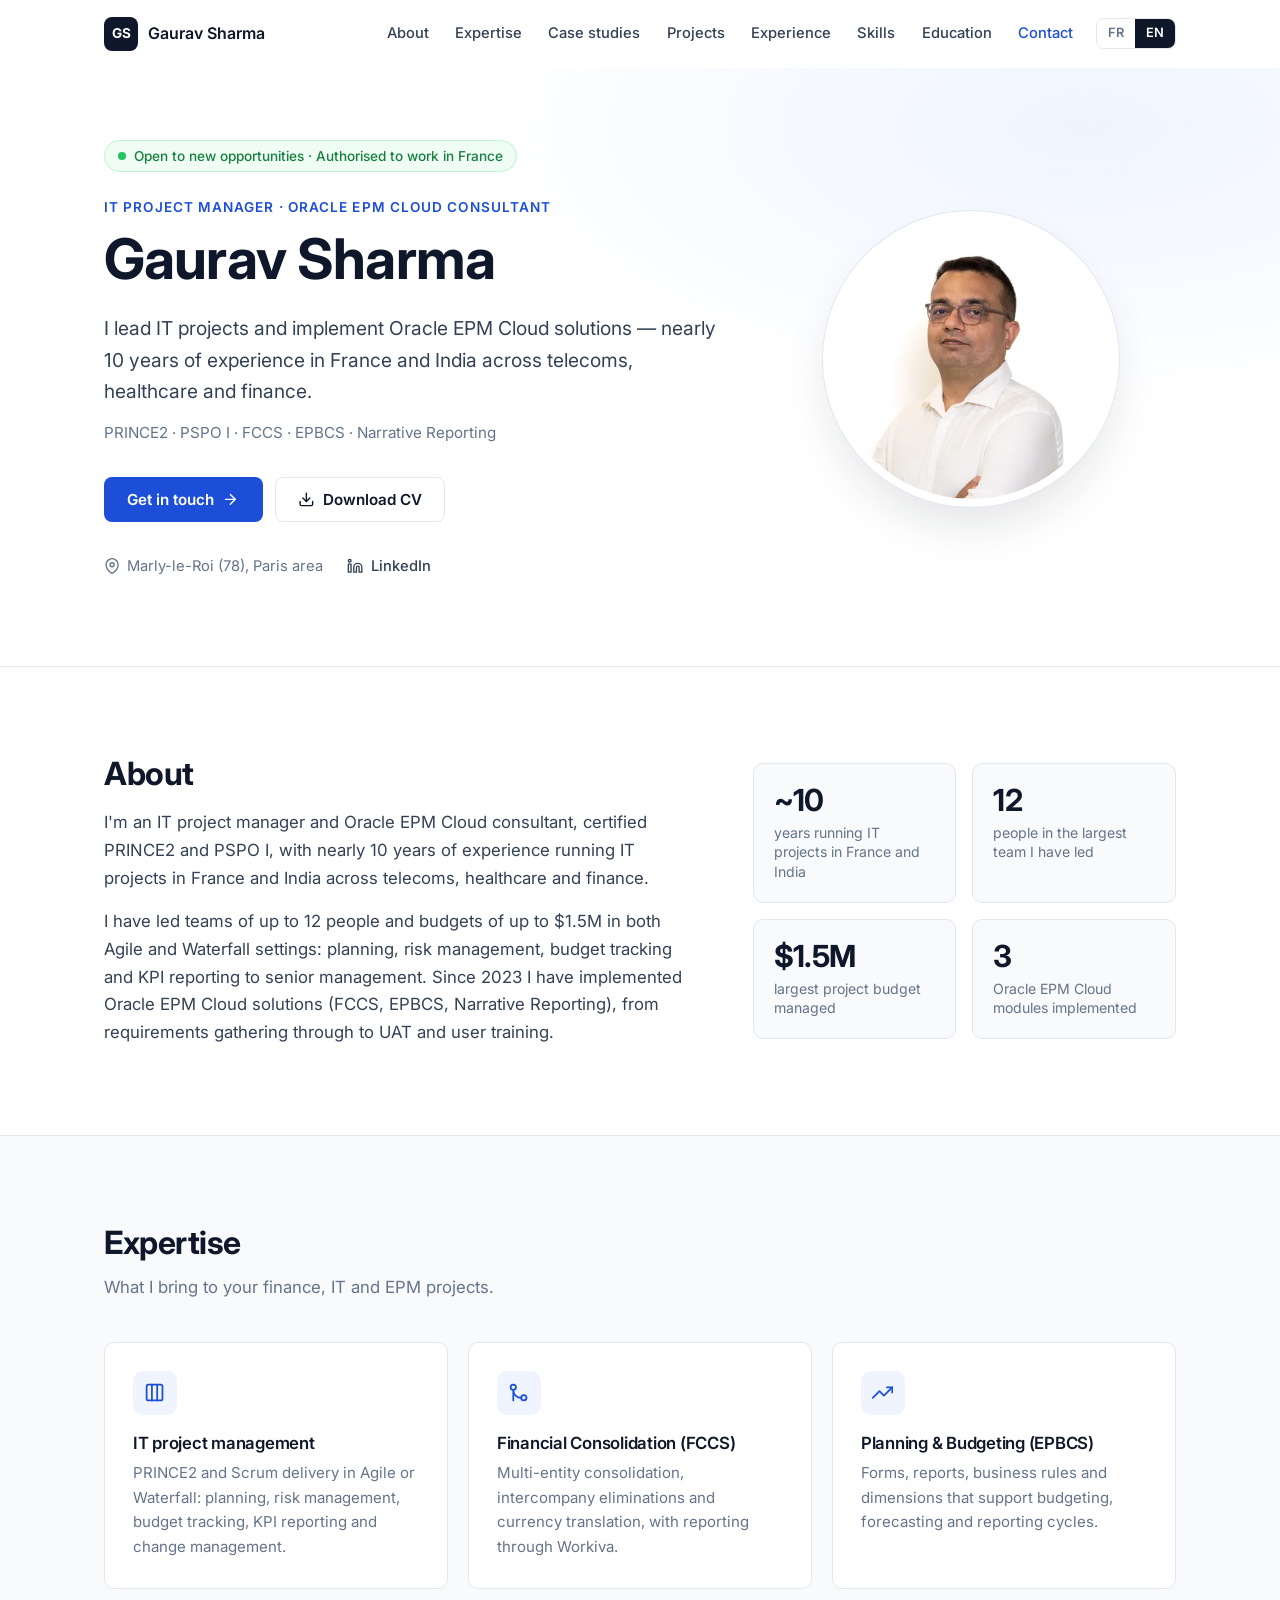
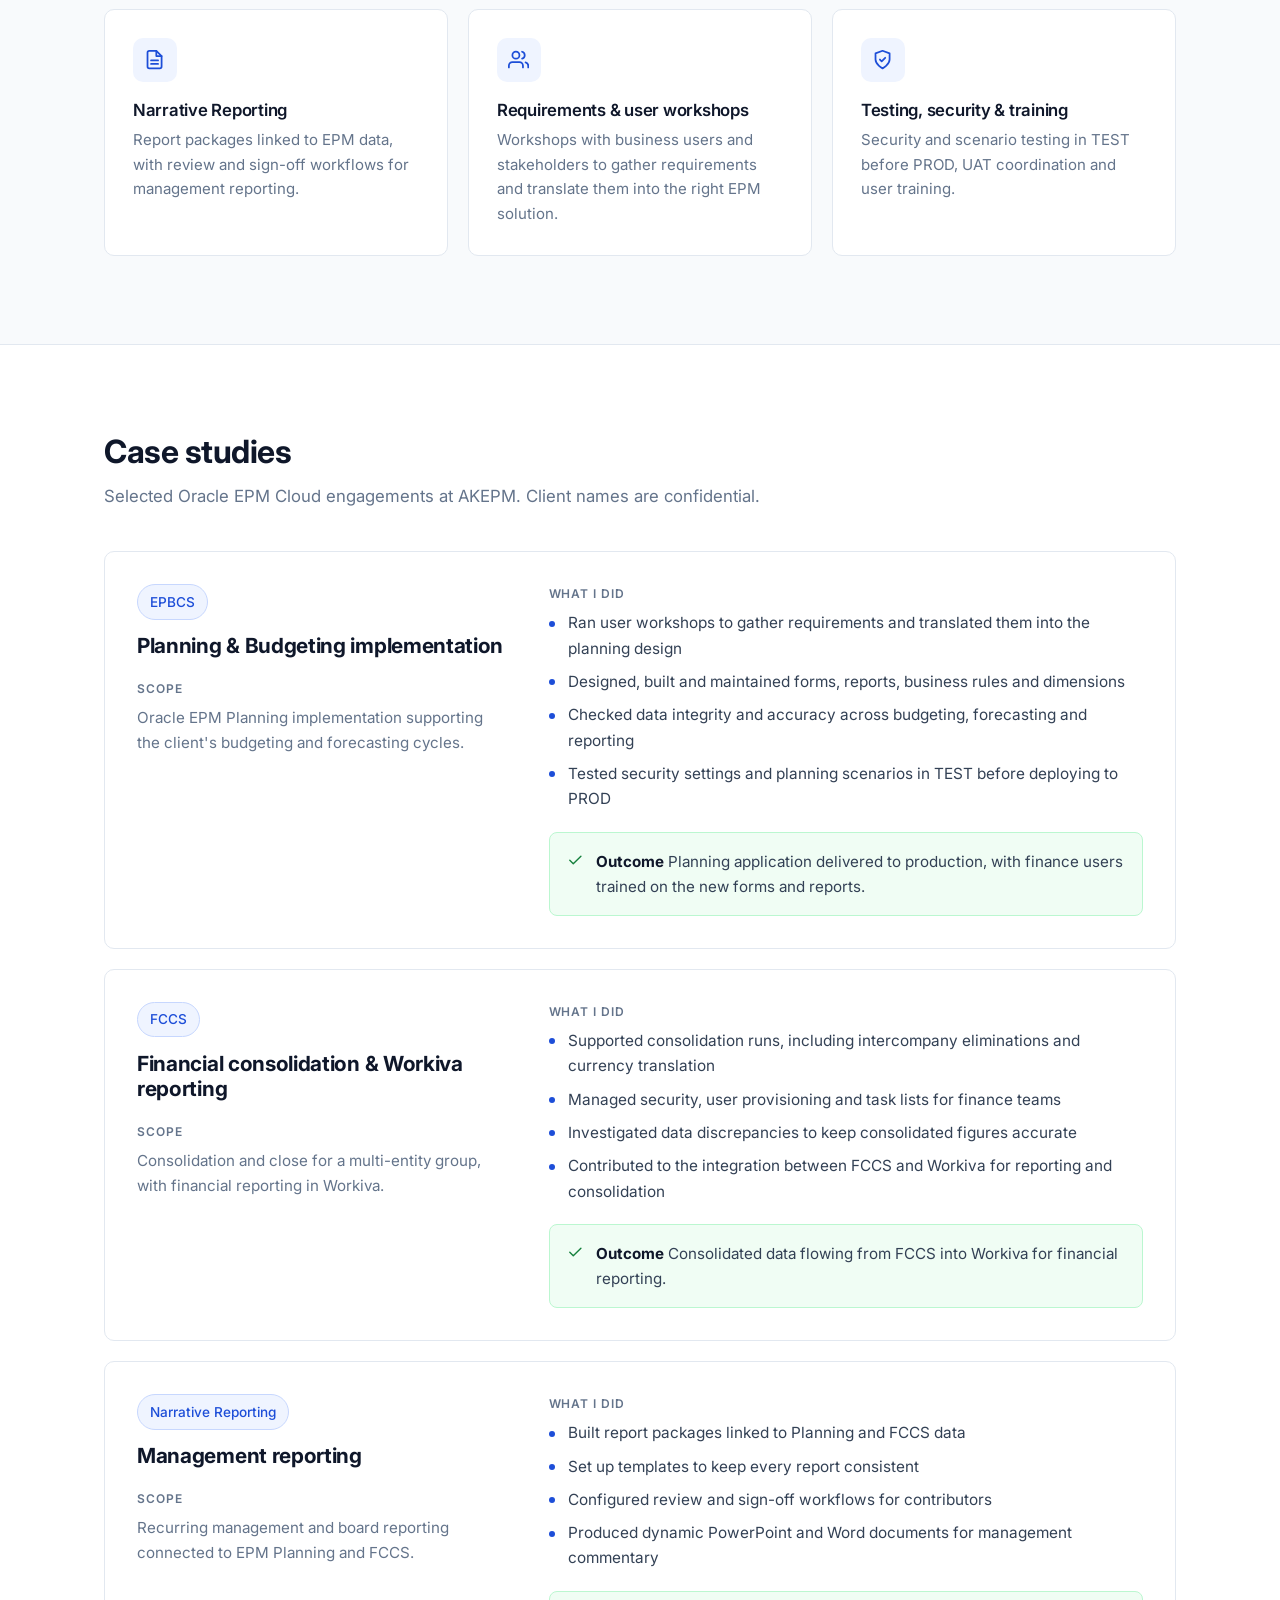
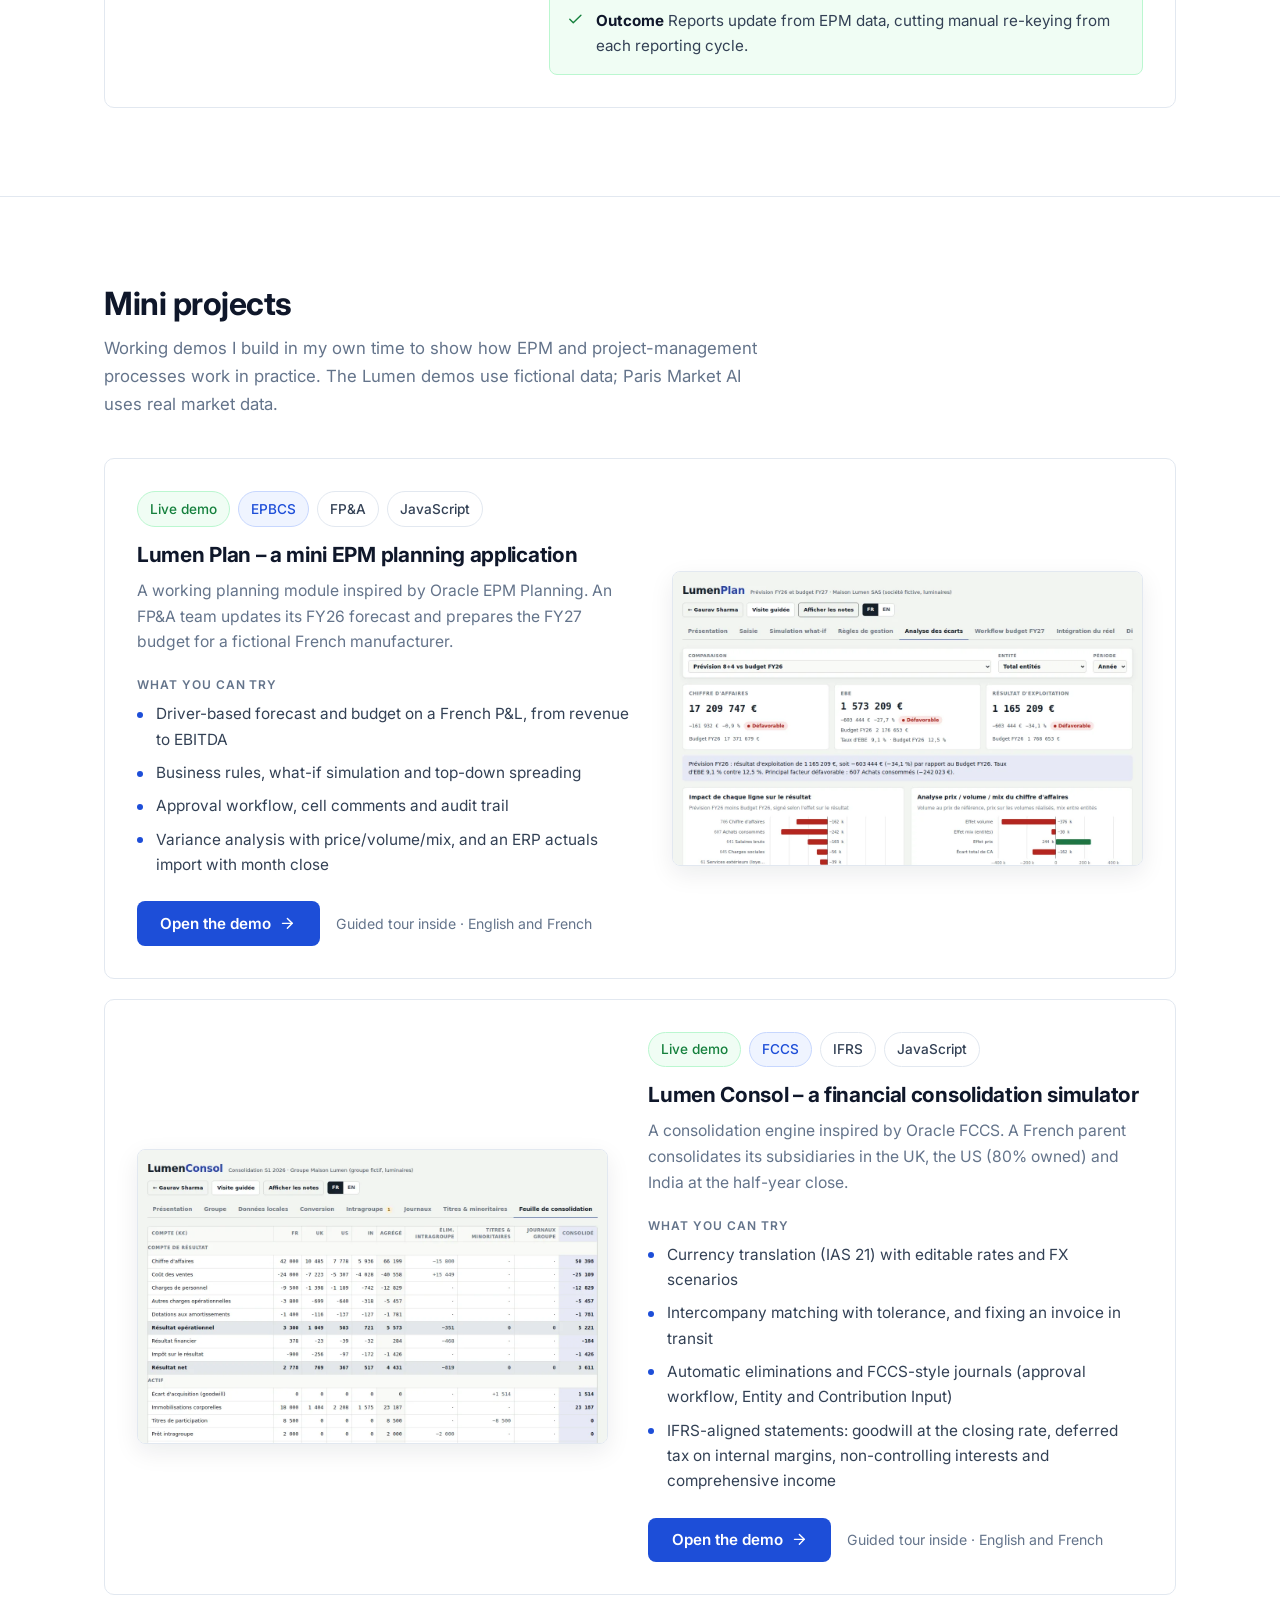
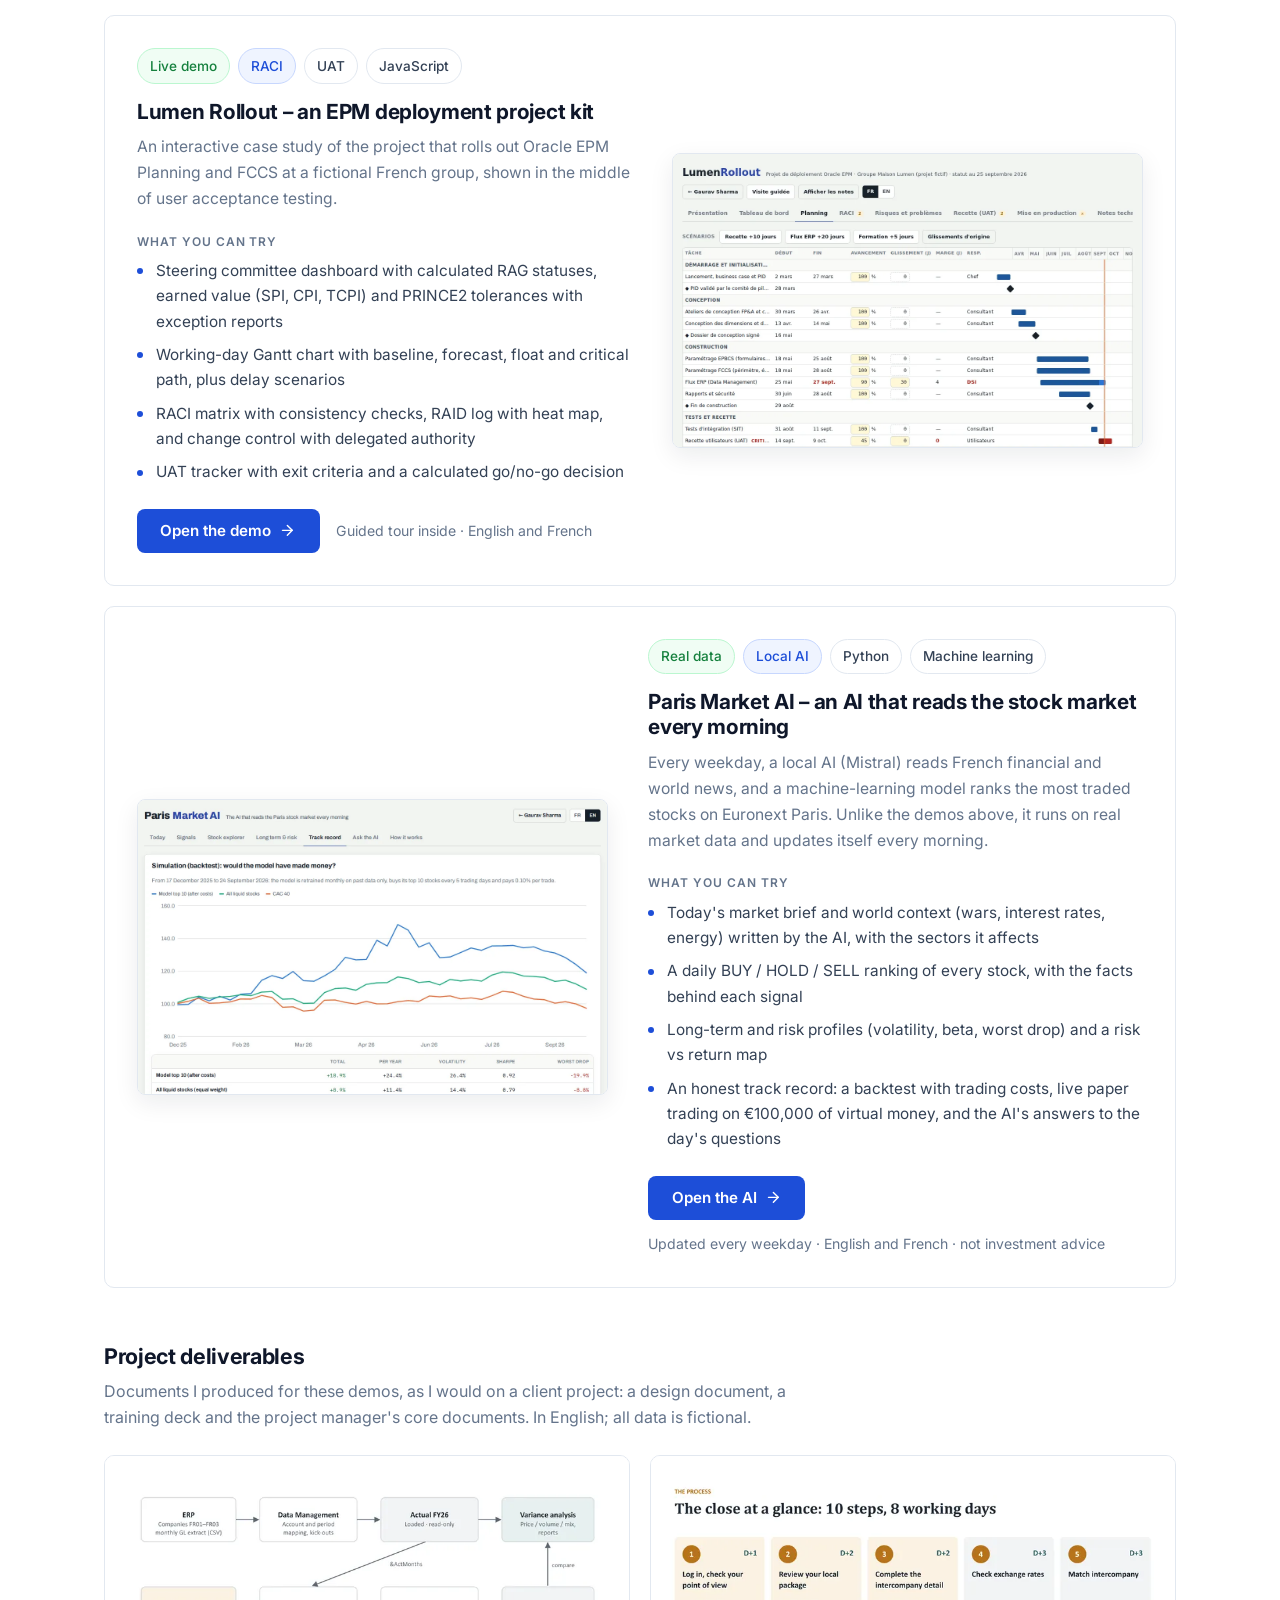
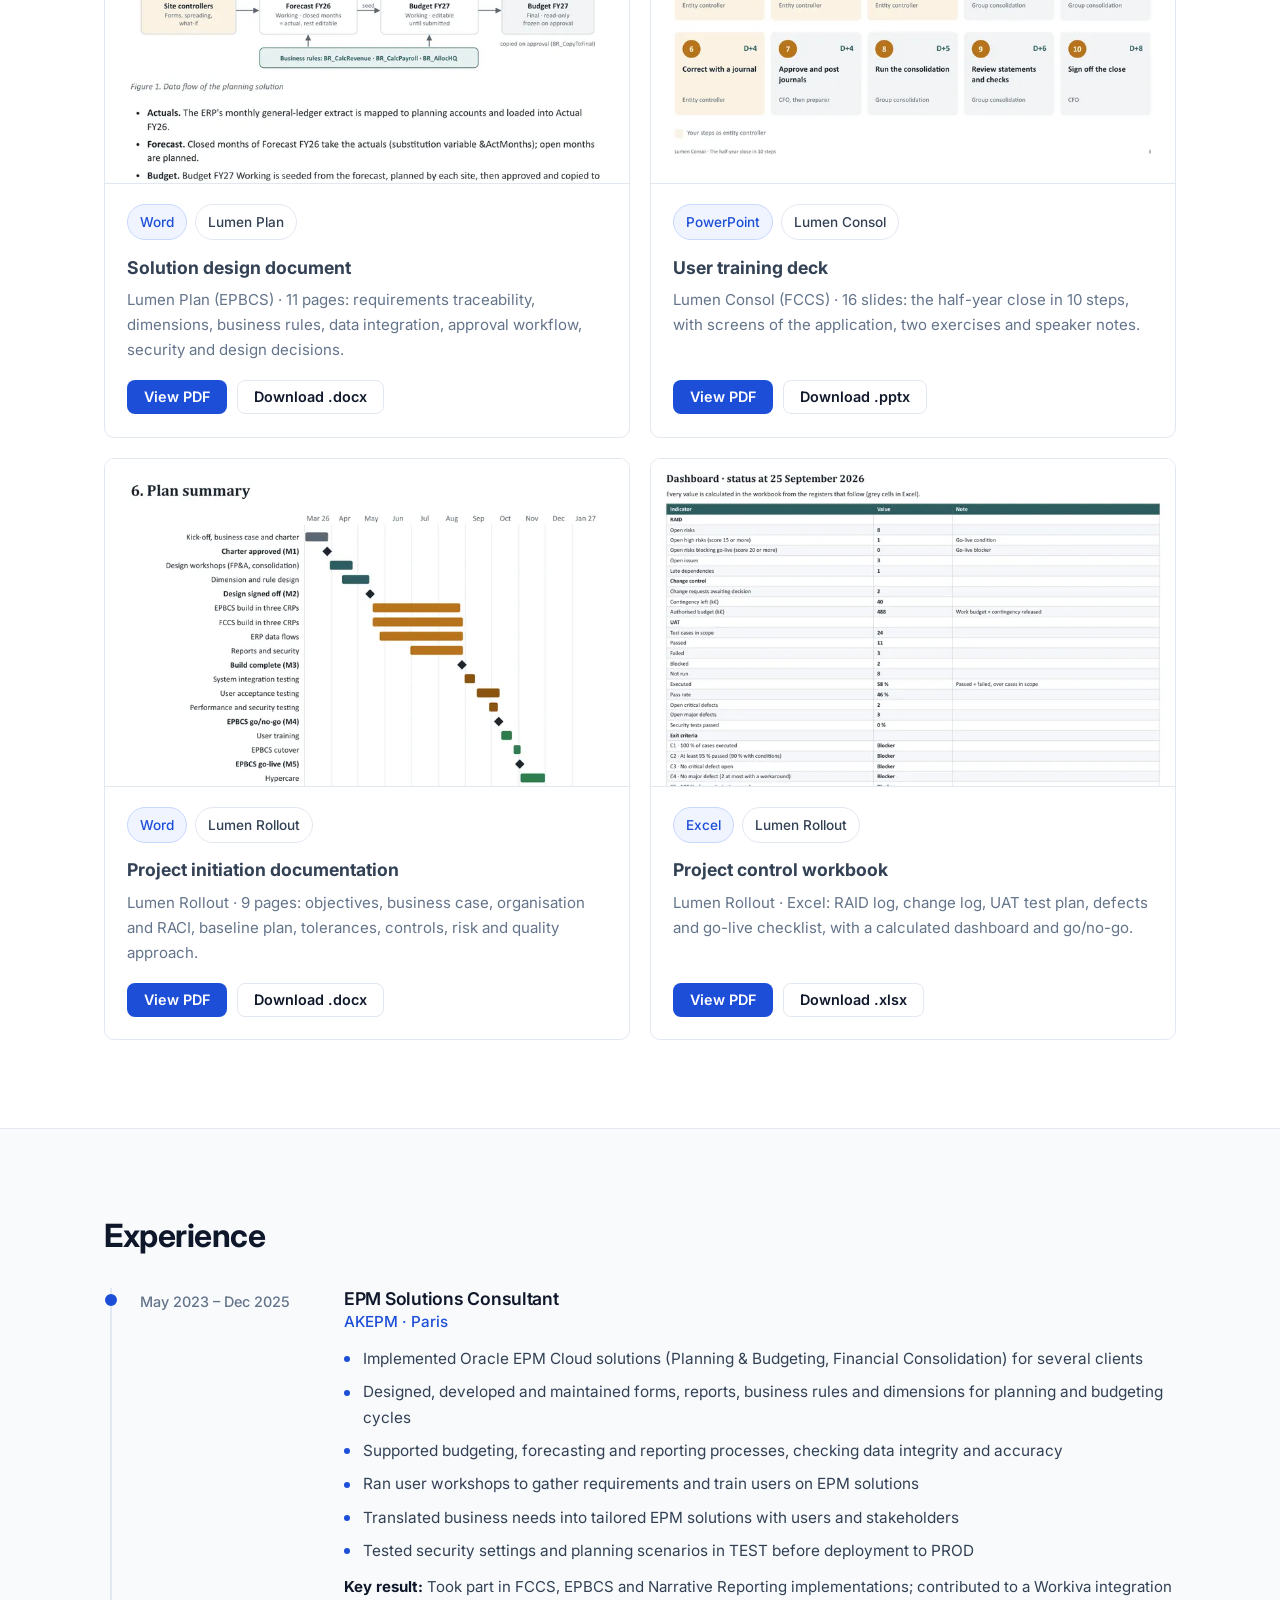
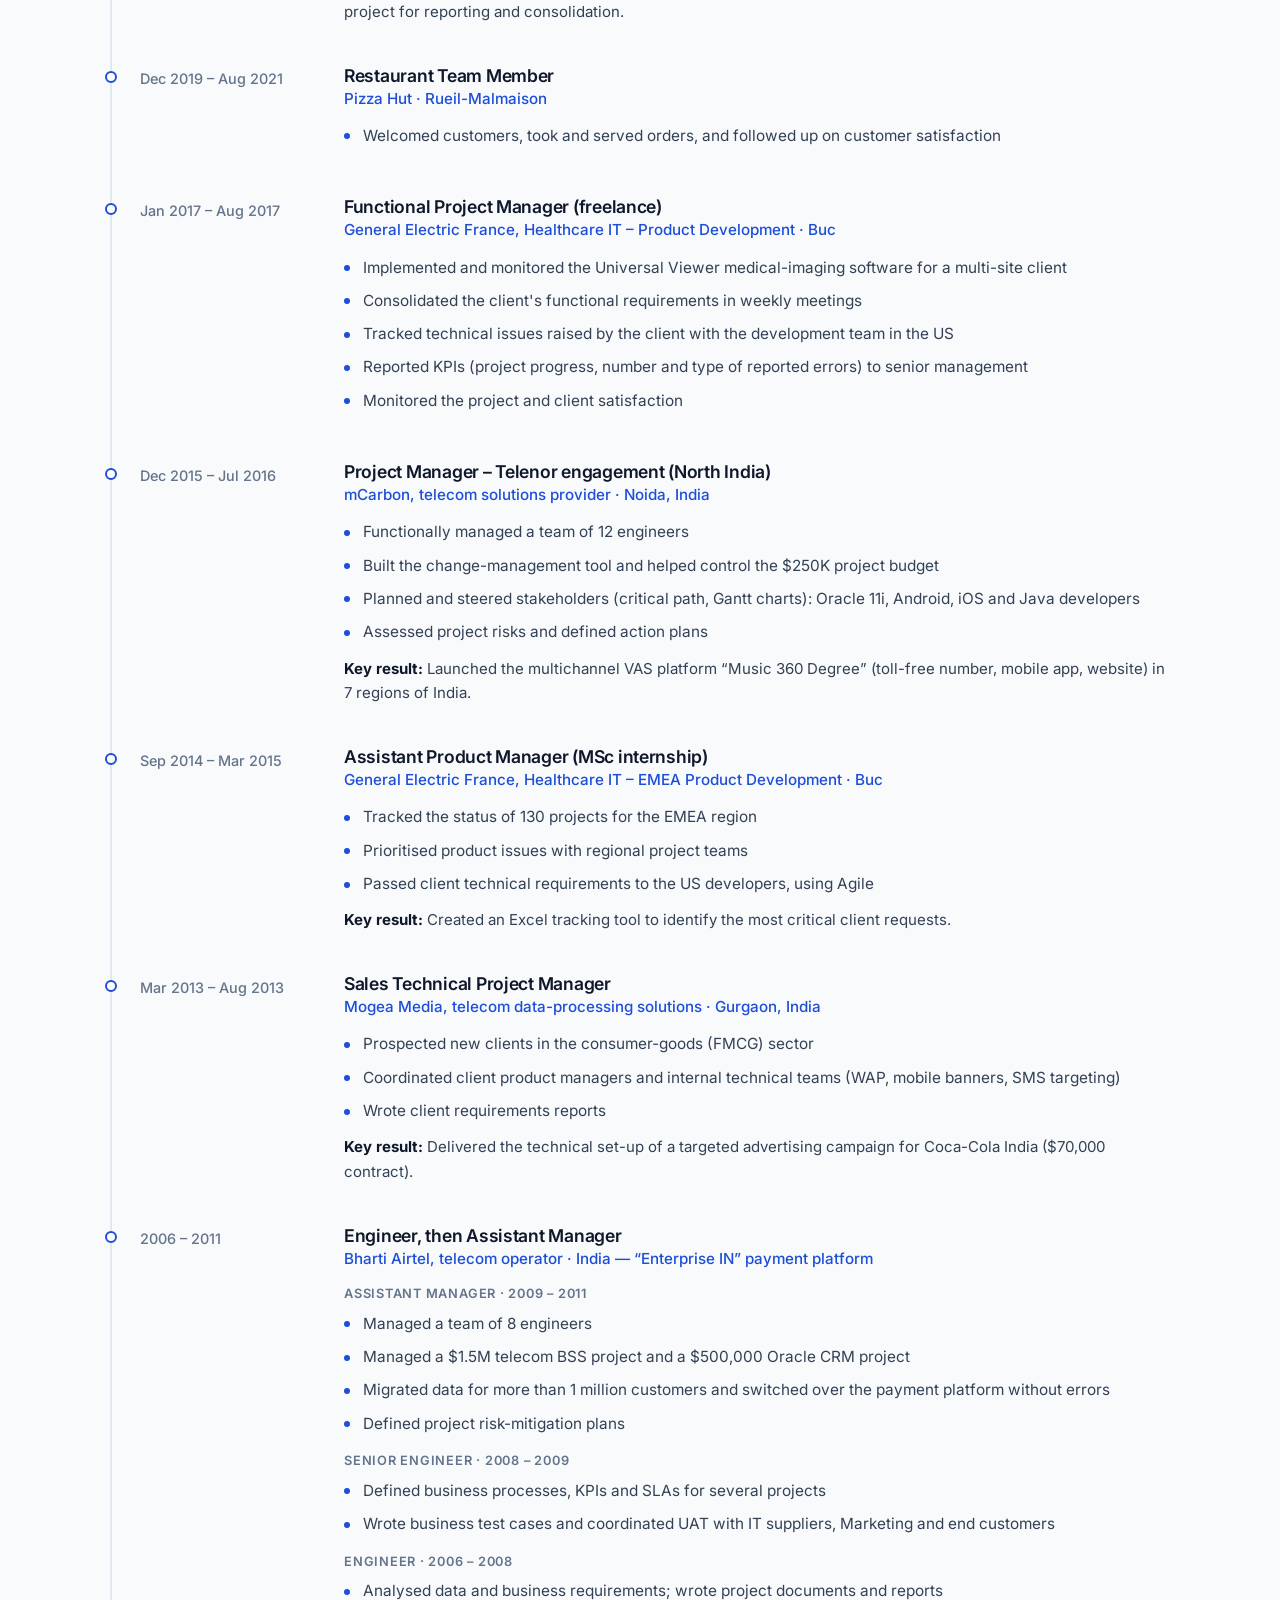
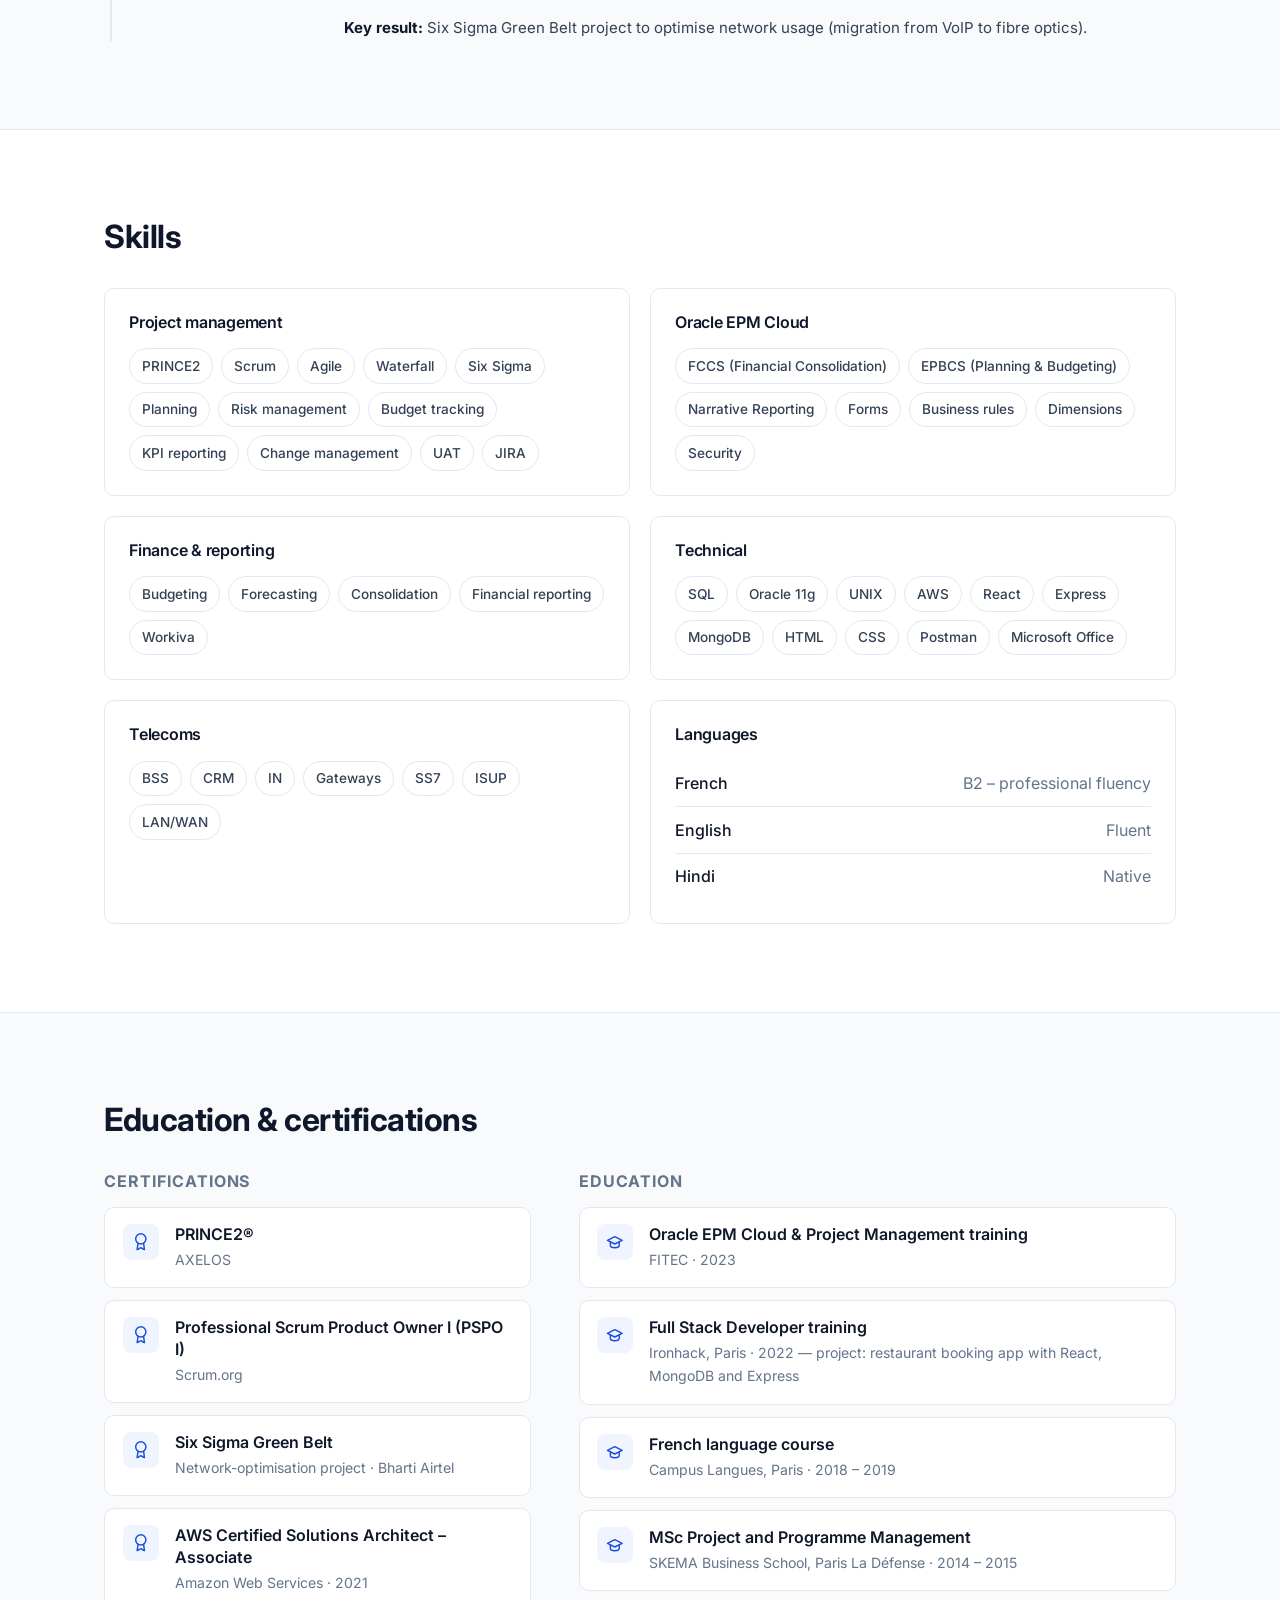
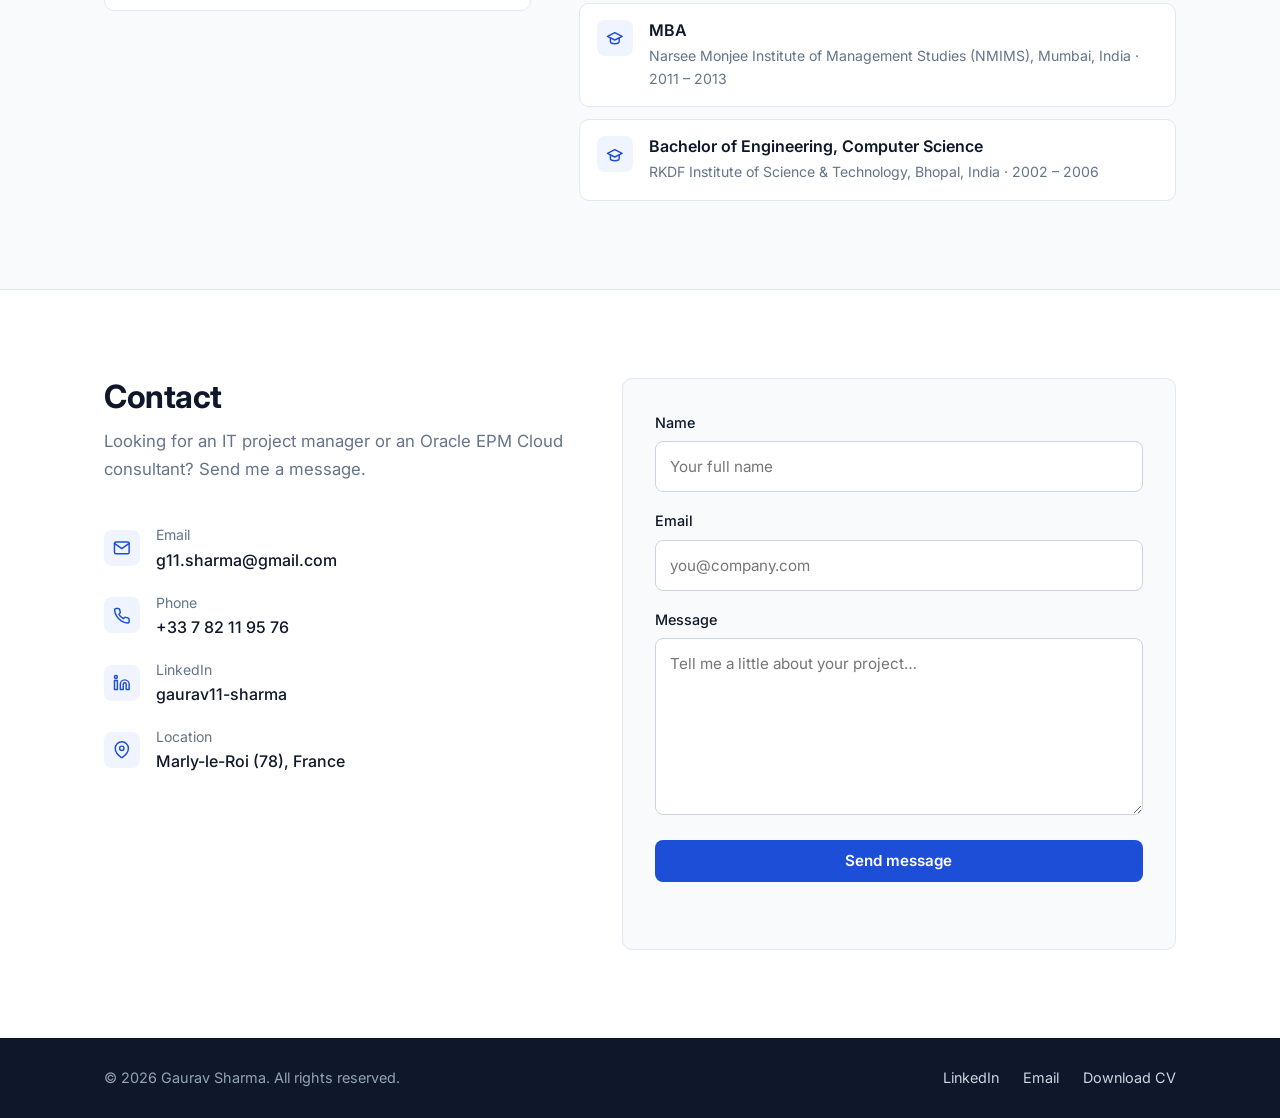
==== index.html @ 3806e290 "Initial commit: portfolio website" ====
<!DOCTYPE html>
<html lang="en">
<head>
    <meta charset="UTF-8">
    <meta name="viewport" content="width=device-width, initial-scale=1.0">
    <title>Gaurav Sharma – IT Project Manager &amp; Oracle EPM Cloud Consultant</title>
    <meta name="description" content="IT project manager and Oracle EPM Cloud consultant (FCCS, EPBCS, Narrative Reporting), PRINCE2 and PSPO I certified, with nearly 10 years of experience in France and India. Based in Marly-le-Roi, Paris area.">
    <meta name="author" content="Gaurav Sharma">
    <meta name="theme-color" content="#0f172a">
    <link rel="canonical" href="https://g11-sharma.netlify.app/">
    <link rel="alternate" hreflang="en" href="https://g11-sharma.netlify.app/?lang=en">
    <link rel="alternate" hreflang="fr" href="https://g11-sharma.netlify.app/?lang=fr">
    <link rel="alternate" hreflang="x-default" href="https://g11-sharma.netlify.app/">

    <!-- Link previews (LinkedIn, WhatsApp, Slack, X) -->
    <meta property="og:type" content="profile">
    <meta property="og:url" content="https://g11-sharma.netlify.app/">
    <meta property="og:site_name" content="Gaurav Sharma">
    <meta property="og:title" content="Gaurav Sharma – IT Project Manager &amp; Oracle EPM Cloud Consultant">
    <meta property="og:description" content="PRINCE2 &amp; PSPO I certified. Oracle EPM Cloud (FCCS, EPBCS, Narrative Reporting). Nearly 10 years of IT projects in France and India.">
    <meta property="og:image" content="https://g11-sharma.netlify.app/img/og-image.jpg">
    <meta property="og:image:width" content="1200">
    <meta property="og:image:height" content="630">
    <meta property="og:image:alt" content="Gaurav Sharma – IT Project Manager &amp; Oracle EPM Cloud Consultant">
    <meta property="og:locale" content="en_GB">
    <meta property="og:locale:alternate" content="fr_FR">
    <meta name="twitter:card" content="summary_large_image">

    <link rel="icon" href="img/favicon.svg" type="image/svg+xml">
    <link rel="apple-touch-icon" href="img/apple-touch-icon.png">

    <link rel="preconnect" href="https://fonts.googleapis.com">
    <link rel="preconnect" href="https://fonts.gstatic.com" crossorigin>
    <link href="https://fonts.googleapis.com/css2?family=Inter:wght@400;500;600;700&display=swap" rel="stylesheet">
    <link rel="stylesheet" href="css/style.css">

    <script type="application/ld+json">
    {
        "@context": "https://schema.org",
        "@type": "Person",
        "name": "Gaurav Sharma",
        "jobTitle": "IT Project Manager & Oracle EPM Cloud Consultant",
        "url": "https://g11-sharma.netlify.app/",
        "image": "https://g11-sharma.netlify.app/img/gaurav-sharma.jpg",
        "sameAs": ["https://www.linkedin.com/in/gaurav11-sharma"],
        "address": { "@type": "PostalAddress", "addressLocality": "Marly-le-Roi", "postalCode": "78160", "addressCountry": "FR" },
        "knowsLanguage": ["fr", "en", "hi"],
        "knowsAbout": ["IT project management", "PRINCE2", "Scrum", "Oracle EPM Cloud", "FCCS", "EPBCS", "Narrative Reporting", "Financial consolidation", "Budgeting and forecasting", "Workiva"],
        "hasCredential": [
            { "@type": "EducationalOccupationalCredential", "name": "PRINCE2" },
            { "@type": "EducationalOccupationalCredential", "name": "Professional Scrum Product Owner I (PSPO I)" },
            { "@type": "EducationalOccupationalCredential", "name": "Six Sigma Green Belt" },
            { "@type": "EducationalOccupationalCredential", "name": "AWS Certified Solutions Architect – Associate" }
        ],
        "alumniOf": [
            { "@type": "CollegeOrUniversity", "name": "SKEMA Business School" },
            { "@type": "CollegeOrUniversity", "name": "Narsee Monjee Institute of Management Studies" }
        ]
    }
    </script>
</head>
<body>
    <!-- Icon sprite (inline SVG) -->
    <svg class="sprite" aria-hidden="true" xmlns="http://www.w3.org/2000/svg">
        <symbol id="i-mail" viewBox="0 0 24 24"><path d="M4 4h16c1.1 0 2 .9 2 2v12c0 1.1-.9 2-2 2H4c-1.1 0-2-.9-2-2V6c0-1.1.9-2 2-2z"/><polyline points="22,6 12,13 2,6"/></symbol>
        <symbol id="i-phone" viewBox="0 0 24 24"><path d="M22 16.92v3a2 2 0 0 1-2.18 2 19.79 19.79 0 0 1-8.63-3.07 19.5 19.5 0 0 1-6-6 19.79 19.79 0 0 1-3.07-8.67A2 2 0 0 1 4.11 2h3a2 2 0 0 1 2 1.72c.13.96.36 1.9.7 2.81a2 2 0 0 1-.45 2.11L8.09 9.91a16 16 0 0 0 6 6l1.27-1.27a2 2 0 0 1 2.11-.45c.91.34 1.85.57 2.81.7A2 2 0 0 1 22 16.92z"/></symbol>
        <symbol id="i-pin" viewBox="0 0 24 24"><path d="M21 10c0 7-9 13-9 13s-9-6-9-13a9 9 0 0 1 18 0z"/><circle cx="12" cy="10" r="3"/></symbol>
        <symbol id="i-linkedin" viewBox="0 0 24 24"><path d="M16 8a6 6 0 0 1 6 6v7h-4v-7a2 2 0 0 0-4 0v7h-4v-7a6 6 0 0 1 6-6z"/><rect x="2" y="9" width="4" height="12"/><circle cx="4" cy="4" r="2"/></symbol>
        <symbol id="i-download" viewBox="0 0 24 24"><path d="M21 15v4a2 2 0 0 1-2 2H5a2 2 0 0 1-2-2v-4"/><polyline points="7 10 12 15 17 10"/><line x1="12" y1="15" x2="12" y2="3"/></symbol>
        <symbol id="i-arrow" viewBox="0 0 24 24"><line x1="5" y1="12" x2="19" y2="12"/><polyline points="12 5 19 12 12 19"/></symbol>
        <symbol id="i-check" viewBox="0 0 24 24"><polyline points="20 6 9 17 4 12"/></symbol>
        <symbol id="i-kanban" viewBox="0 0 24 24"><rect x="3" y="3" width="18" height="18" rx="2"/><line x1="9" y1="3" x2="9" y2="21"/><line x1="15" y1="3" x2="15" y2="21"/></symbol>
        <symbol id="i-trend" viewBox="0 0 24 24"><polyline points="23 6 13.5 15.5 8.5 10.5 1 18"/><polyline points="17 6 23 6 23 12"/></symbol>
        <symbol id="i-merge" viewBox="0 0 24 24"><circle cx="18" cy="18" r="3"/><circle cx="6" cy="6" r="3"/><path d="M6 21V9a9 9 0 0 0 9 9"/></symbol>
        <symbol id="i-file" viewBox="0 0 24 24"><path d="M14 2H6a2 2 0 0 0-2 2v16a2 2 0 0 0 2 2h12a2 2 0 0 0 2-2V8z"/><polyline points="14 2 14 8 20 8"/><line x1="16" y1="13" x2="8" y2="13"/><line x1="16" y1="17" x2="8" y2="17"/></symbol>
        <symbol id="i-users" viewBox="0 0 24 24"><path d="M17 21v-2a4 4 0 0 0-4-4H5a4 4 0 0 0-4 4v2"/><circle cx="9" cy="7" r="4"/><path d="M23 21v-2a4 4 0 0 0-3-3.87"/><path d="M16 3.13a4 4 0 0 1 0 7.75"/></symbol>
        <symbol id="i-shield" viewBox="0 0 24 24"><path d="M12 22s8-4 8-10V5l-8-3-8 3v7c0 6 8 10 8 10z"/><polyline points="9 12 11 14 15 10"/></symbol>
        <symbol id="i-award" viewBox="0 0 24 24"><circle cx="12" cy="8" r="7"/><polyline points="8.21 13.89 7 23 12 20 17 23 15.79 13.88"/></symbol>
        <symbol id="i-cap" viewBox="0 0 24 24"><path d="M22 10 12 5 2 10l10 5 10-5z"/><path d="M6 12v5c0 1.5 2.7 3 6 3s6-1.5 6-3v-5"/></symbol>
    </svg>

    <a class="skip-link" href="#main" data-i18n="skip">Skip to content</a>

    <header class="site-header" id="siteHeader">
        <div class="container header-inner">
            <a href="#top" class="brand" aria-label="Gaurav Sharma – home">
                <span class="brand-mark">GS</span>
                <span class="brand-name">Gaurav Sharma</span>
            </a>
            <nav class="nav" aria-label="Main">
                <button class="nav-toggle" id="navToggle" aria-expanded="false" aria-controls="navMenu">
                    <span class="nav-toggle-bars" aria-hidden="true"></span>
                    <span class="sr-only" data-i18n="nav_menu">Menu</span>
                </button>
                <ul class="nav-menu" id="navMenu">
                    <li><a href="#about" class="nav-link" data-i18n="nav_about">About</a></li>
                    <li><a href="#expertise" class="nav-link" data-i18n="nav_expertise">Expertise</a></li>
                    <li><a href="#cases" class="nav-link" data-i18n="nav_cases">Case studies</a></li>
                    <li><a href="#projects" class="nav-link" data-i18n="nav_projects">Projects</a></li>
                    <li><a href="#experience" class="nav-link" data-i18n="nav_experience">Experience</a></li>
                    <li><a href="#skills" class="nav-link" data-i18n="nav_skills">Skills</a></li>
                    <li><a href="#education" class="nav-link" data-i18n="nav_education">Education</a></li>
                    <li><a href="#contact" class="nav-link nav-link-cta" data-i18n="nav_contact">Contact</a></li>
                    <li class="lang-switch" role="group" aria-label="Language">
                        <button type="button" class="lang-btn" data-lang="fr" lang="fr" aria-pressed="false">FR</button>
                        <button type="button" class="lang-btn" data-lang="en" lang="en" aria-pressed="true">EN</button>
                    </li>
                </ul>
            </nav>
        </div>
    </header>

    <main id="main">
        <!-- Hero -->
        <section class="hero" id="top">
            <div class="container hero-grid">
                <div class="hero-text">
                    <p class="status-pill"><span class="status-dot" aria-hidden="true"></span><span data-i18n="hero_status">Open to new opportunities · Authorised to work in France</span></p>
                    <p class="eyebrow" data-i18n="hero_eyebrow">IT Project Manager · Oracle EPM Cloud Consultant</p>
                    <h1>Gaurav Sharma</h1>
                    <p class="hero-lede" data-i18n="hero_lede">I lead IT projects and implement Oracle EPM Cloud solutions — nearly 10 years of experience in France and India across telecoms, healthcare and finance.</p>
                    <p class="hero-modules" data-i18n="hero_modules">PRINCE2 · PSPO I · FCCS · EPBCS · Narrative Reporting</p>
                    <div class="hero-actions">
                        <a href="#contact" class="btn btn-primary"><span data-i18n="hero_cta">Get in touch</span><svg class="icon" aria-hidden="true"><use href="#i-arrow"/></svg></a>
                        <a href="Gaurav_SHARMA_CV.pdf" download class="btn btn-ghost"><svg class="icon" aria-hidden="true"><use href="#i-download"/></svg><span data-i18n="hero_cv">Download CV</span></a>
                    </div>
                    <ul class="hero-meta">
                        <li><svg class="icon" aria-hidden="true"><use href="#i-pin"/></svg><span data-i18n="hero_location">Marly-le-Roi (78), Paris area</span></li>
                        <li><a href="https://www.linkedin.com/in/gaurav11-sharma" target="_blank" rel="noopener noreferrer"><svg class="icon" aria-hidden="true"><use href="#i-linkedin"/></svg>LinkedIn</a></li>
                    </ul>
                </div>
                <div class="hero-photo">
                    <picture>
                        <source srcset="img/gaurav-sharma.webp" type="image/webp">
                        <img src="img/gaurav-sharma.jpg" width="560" height="560" alt="Portrait of Gaurav Sharma" data-i18n-alt="photo_alt" fetchpriority="high">
                    </picture>
                </div>
            </div>
        </section>

        <!-- About -->
        <section class="section" id="about">
            <div class="container about-grid">
                <div>
                    <h2 class="section-title" data-i18n="about_title">About</h2>
                    <p class="prose" data-i18n="about_p1">I&#x27;m an IT project manager and Oracle EPM Cloud consultant, certified PRINCE2 and PSPO I, with nearly 10 years of experience running IT projects in France and India across telecoms, healthcare and finance.</p>
                    <p class="prose" data-i18n="about_p2">I have led teams of up to 12 people and budgets of up to $1.5M in both Agile and Waterfall settings: planning, risk management, budget tracking and KPI reporting to senior management. Since 2023 I have implemented Oracle EPM Cloud solutions (FCCS, EPBCS, Narrative Reporting), from requirements gathering through to UAT and user training.</p>
                </div>
                <dl class="facts">
                    <div class="fact"><dt>~10</dt><dd data-i18n="fact1_label">years running IT projects in France and India</dd></div>
                    <div class="fact"><dt>12</dt><dd data-i18n="fact2_label">people in the largest team I have led</dd></div>
                    <div class="fact"><dt data-i18n="fact3_value">$1.5M</dt><dd data-i18n="fact3_label">largest project budget managed</dd></div>
                    <div class="fact"><dt>3</dt><dd data-i18n="fact4_label">Oracle EPM Cloud modules implemented</dd></div>
                </dl>
            </div>
        </section>

        <!-- Expertise -->
        <section class="section section-alt" id="expertise">
            <div class="container">
                <h2 class="section-title" data-i18n="exp_title_section">Expertise</h2>
                <p class="section-intro" data-i18n="exp_intro">What I bring to your finance, IT and EPM projects.</p>
                <div class="card-grid">
                    <article class="card reveal">
                        <span class="card-icon"><svg class="icon" aria-hidden="true"><use href="#i-kanban"/></svg></span>
                        <h3 data-i18n="srv1_title">IT project management</h3>
                        <p data-i18n="srv1_desc">PRINCE2 and Scrum delivery in Agile or Waterfall: planning, risk management, budget tracking, KPI reporting and change management.</p>
                    </article>
                    <article class="card reveal">
                        <span class="card-icon"><svg class="icon" aria-hidden="true"><use href="#i-merge"/></svg></span>
                        <h3 data-i18n="srv2_title">Financial Consolidation (FCCS)</h3>
                        <p data-i18n="srv2_desc">Multi-entity consolidation, intercompany eliminations and currency translation, with reporting through Workiva.</p>
                    </article>
                    <article class="card reveal">
                        <span class="card-icon"><svg class="icon" aria-hidden="true"><use href="#i-trend"/></svg></span>
                        <h3 data-i18n="srv3_title">Planning &amp; Budgeting (EPBCS)</h3>
                        <p data-i18n="srv3_desc">Forms, reports, business rules and dimensions that support budgeting, forecasting and reporting cycles.</p>
                    </article>
                    <article class="card reveal">
                        <span class="card-icon"><svg class="icon" aria-hidden="true"><use href="#i-file"/></svg></span>
                        <h3 data-i18n="srv4_title">Narrative Reporting</h3>
                        <p data-i18n="srv4_desc">Report packages linked to EPM data, with review and sign-off workflows for management reporting.</p>
                    </article>
                    <article class="card reveal">
                        <span class="card-icon"><svg class="icon" aria-hidden="true"><use href="#i-users"/></svg></span>
                        <h3 data-i18n="srv5_title">Requirements &amp; user workshops</h3>
                        <p data-i18n="srv5_desc">Workshops with business users and stakeholders to gather requirements and translate them into the right EPM solution.</p>
                    </article>
                    <article class="card reveal">
                        <span class="card-icon"><svg class="icon" aria-hidden="true"><use href="#i-shield"/></svg></span>
                        <h3 data-i18n="srv6_title">Testing, security &amp; training</h3>
                        <p data-i18n="srv6_desc">Security and scenario testing in TEST before PROD, UAT coordination and user training.</p>
                    </article>
                </div>
            </div>
        </section>

        <!-- Case studies -->
        <section class="section" id="cases">
            <div class="container">
                <h2 class="section-title" data-i18n="cases_title">Case studies</h2>
                <p class="section-intro" data-i18n="cases_intro">Selected Oracle EPM Cloud engagements at AKEPM. Client names are confidential.</p>
                <article class="case reveal">
                    <header class="case-head">
                        <span class="tag tag-accent" data-i18n="case1_tag">EPBCS</span>
                        <h3 data-i18n="case1_title">Planning &amp; Budgeting implementation</h3>
                        <p class="case-label" data-i18n="label_scope">Scope</p>
                        <p data-i18n="case1_scope">Oracle EPM Planning implementation supporting the client&#x27;s budgeting and forecasting cycles.</p>
                    </header>
                    <div class="case-body">
                        <p class="case-label" data-i18n="label_did">What I did</p>
                        <ul class="bullets">
                                <li data-i18n="case1_1">Ran user workshops to gather requirements and translated them into the planning design</li>
                                <li data-i18n="case1_2">Designed, built and maintained forms, reports, business rules and dimensions</li>
                                <li data-i18n="case1_3">Checked data integrity and accuracy across budgeting, forecasting and reporting</li>
                                <li data-i18n="case1_4">Tested security settings and planning scenarios in TEST before deploying to PROD</li>
                        </ul>
                        <div class="outcome">
                            <svg class="icon" aria-hidden="true"><use href="#i-check"/></svg>
                            <p><strong data-i18n="label_outcome">Outcome</strong> <span data-i18n="case1_outcome">Planning application delivered to production, with finance users trained on the new forms and reports.</span></p>
                        </div>
                    </div>
                </article>
                <article class="case reveal">
                    <header class="case-head">
                        <span class="tag tag-accent" data-i18n="case2_tag">FCCS</span>
                        <h3 data-i18n="case2_title">Financial consolidation &amp; Workiva reporting</h3>
                        <p class="case-label" data-i18n="label_scope">Scope</p>
                        <p data-i18n="case2_scope">Consolidation and close for a multi-entity group, with financial reporting in Workiva.</p>
                    </header>
                    <div class="case-body">
                        <p class="case-label" data-i18n="label_did">What I did</p>
                        <ul class="bullets">
                                <li data-i18n="case2_1">Supported consolidation runs, including intercompany eliminations and currency translation</li>
                                <li data-i18n="case2_2">Managed security, user provisioning and task lists for finance teams</li>
                                <li data-i18n="case2_3">Investigated data discrepancies to keep consolidated figures accurate</li>
                                <li data-i18n="case2_4">Contributed to the integration between FCCS and Workiva for reporting and consolidation</li>
                        </ul>
                        <div class="outcome">
                            <svg class="icon" aria-hidden="true"><use href="#i-check"/></svg>
                            <p><strong data-i18n="label_outcome">Outcome</strong> <span data-i18n="case2_outcome">Consolidated data flowing from FCCS into Workiva for financial reporting.</span></p>
                        </div>
                    </div>
                </article>
                <article class="case reveal">
                    <header class="case-head">
                        <span class="tag tag-accent" data-i18n="case3_tag">Narrative Reporting</span>
                        <h3 data-i18n="case3_title">Management reporting</h3>
                        <p class="case-label" data-i18n="label_scope">Scope</p>
                        <p data-i18n="case3_scope">Recurring management and board reporting connected to EPM Planning and FCCS.</p>
                    </header>
                    <div class="case-body">
                        <p class="case-label" data-i18n="label_did">What I did</p>
                        <ul class="bullets">
                                <li data-i18n="case3_1">Built report packages linked to Planning and FCCS data</li>
                                <li data-i18n="case3_2">Set up templates to keep every report consistent</li>
                                <li data-i18n="case3_3">Configured review and sign-off workflows for contributors</li>
                                <li data-i18n="case3_4">Produced dynamic PowerPoint and Word documents for management commentary</li>
                        </ul>
                        <div class="outcome">
                            <svg class="icon" aria-hidden="true"><use href="#i-check"/></svg>
                            <p><strong data-i18n="label_outcome">Outcome</strong> <span data-i18n="case3_outcome">Reports update from EPM data, cutting manual re-keying from each reporting cycle.</span></p>
                        </div>
                    </div>
                </article>
            </div>
        </section>

        <!-- Mini projects -->
        <section class="section section-divider" id="projects">
            <div class="container">
                <h2 class="section-title" data-i18n="proj_title">Mini projects</h2>
                <p class="section-intro" data-i18n="proj_intro">Working demos I build in my own time to show how EPM and project-management processes work in practice. The Lumen demos use fictional data; Paris Market AI uses real market data.</p>
                <article class="project reveal">
                    <div class="project-body">
                        <div class="tags">
                            <span class="tag tag-live" data-i18n="proj1_status">Live demo</span>
                            <span class="tag tag-accent">EPBCS</span>
                            <span class="tag">FP&amp;A</span>
                            <span class="tag">JavaScript</span>
                        </div>
                        <h3 data-i18n="proj1_title">Lumen Plan – a mini EPM planning application</h3>
                        <p data-i18n="proj1_desc">A working planning module inspired by Oracle EPM Planning. An FP&amp;A team updates its FY26 forecast and prepares the FY27 budget for a fictional French manufacturer.</p>
                        <p class="case-label" data-i18n="proj_label_try">What you can try</p>
                        <ul class="bullets">
                            <li data-i18n="proj1_1">Driver-based forecast and budget on a French P&amp;L, from revenue to EBITDA</li>
                            <li data-i18n="proj1_2">Business rules, what-if simulation and top-down spreading</li>
                            <li data-i18n="proj1_3">Approval workflow, cell comments and audit trail</li>
                            <li data-i18n="proj1_4">Variance analysis with price/volume/mix, and an ERP actuals import with month close</li>
                        </ul>
                        <div class="project-actions">
                            <a href="projects/lumen-plan/" data-lang-link="projects/lumen-plan/" class="btn btn-primary"><span data-i18n="proj1_cta">Open the demo</span><svg class="icon" aria-hidden="true"><use href="#i-arrow"/></svg></a>
                            <span class="project-note" data-i18n="proj1_note">Guided tour inside · English and French</span>
                        </div>
                    </div>
                    <a class="project-shot" href="projects/lumen-plan/" data-lang-link="projects/lumen-plan/" tabindex="-1" aria-hidden="true">
                        <picture>
                            <source srcset="img/lumen-plan-preview.webp" type="image/webp">
                            <img src="img/lumen-plan-preview.jpg" width="1200" height="750" loading="lazy" alt="Lumen Plan variance analysis screen" data-i18n-alt="proj1_img_alt">
                        </picture>
                    </a>
                </article>
                <article class="project project-alt reveal">
                    <div class="project-body">
                        <div class="tags">
                            <span class="tag tag-live" data-i18n="proj1_status">Live demo</span>
                            <span class="tag tag-accent">FCCS</span>
                            <span class="tag">IFRS</span>
                            <span class="tag">JavaScript</span>
                        </div>
                        <h3 data-i18n="proj2_title">Lumen Consol – a financial consolidation simulator</h3>
                        <p data-i18n="proj2_desc">A consolidation engine inspired by Oracle FCCS. A French parent consolidates its subsidiaries in the UK, the US (80% owned) and India at the half-year close.</p>
                        <p class="case-label" data-i18n="proj_label_try">What you can try</p>
                        <ul class="bullets">
                            <li data-i18n="proj2_1">Currency translation (IAS 21) with editable rates and FX scenarios</li>
                            <li data-i18n="proj2_2">Intercompany matching with tolerance, and fixing an invoice in transit</li>
                            <li data-i18n="proj2_3">Automatic eliminations and FCCS-style journals (approval workflow, Entity and Contribution Input)</li>
                            <li data-i18n="proj2_4">IFRS-aligned statements: goodwill at the closing rate, deferred tax on internal margins, non-controlling interests and comprehensive income</li>
                        </ul>
                        <div class="project-actions">
                            <a href="projects/lumen-consol/" data-lang-link="projects/lumen-consol/" class="btn btn-primary"><span data-i18n="proj1_cta">Open the demo</span><svg class="icon" aria-hidden="true"><use href="#i-arrow"/></svg></a>
                            <span class="project-note" data-i18n="proj1_note">Guided tour inside · English and French</span>
                        </div>
                    </div>
                    <a class="project-shot" href="projects/lumen-consol/" data-lang-link="projects/lumen-consol/" tabindex="-1" aria-hidden="true">
                        <picture>
                            <source srcset="img/lumen-consol-preview.webp" type="image/webp">
                            <img src="img/lumen-consol-preview.jpg" width="1200" height="750" loading="lazy" alt="Lumen Consol consolidation worksheet" data-i18n-alt="proj2_img_alt">
                        </picture>
                    </a>
                </article>
                <article class="project reveal">
                    <div class="project-body">
                        <div class="tags">
                            <span class="tag tag-live" data-i18n="proj1_status">Live demo</span>
                            <span class="tag tag-accent">RACI</span>
                            <span class="tag">UAT</span>
                            <span class="tag">JavaScript</span>
                        </div>
                        <h3 data-i18n="proj3_title">Lumen Rollout – an EPM deployment project kit</h3>
                        <p data-i18n="proj3_desc">An interactive case study of the project that rolls out Oracle EPM Planning and FCCS at a fictional French group, shown in the middle of user acceptance testing.</p>
                        <p class="case-label" data-i18n="proj_label_try">What you can try</p>
                        <ul class="bullets">
                            <li data-i18n="proj3_1">Steering committee dashboard with calculated RAG statuses, earned value (SPI, CPI, TCPI) and PRINCE2 tolerances with exception reports</li>
                            <li data-i18n="proj3_2">Working-day Gantt chart with baseline, forecast, float and critical path, plus delay scenarios</li>
                            <li data-i18n="proj3_3">RACI matrix with consistency checks, RAID log with heat map, and change control with delegated authority</li>
                            <li data-i18n="proj3_4">UAT tracker with exit criteria and a calculated go/no-go decision</li>
                        </ul>
                        <div class="project-actions">
                            <a href="projects/lumen-rollout/" data-lang-link="projects/lumen-rollout/" class="btn btn-primary"><span data-i18n="proj1_cta">Open the demo</span><svg class="icon" aria-hidden="true"><use href="#i-arrow"/></svg></a>
                            <span class="project-note" data-i18n="proj1_note">Guided tour inside · English and French</span>
                        </div>
                    </div>
                    <a class="project-shot" href="projects/lumen-rollout/" data-lang-link="projects/lumen-rollout/" tabindex="-1" aria-hidden="true">
                        <picture>
                            <source srcset="img/lumen-rollout-preview.webp" type="image/webp">
                            <img src="img/lumen-rollout-preview.jpg" width="1200" height="750" loading="lazy" alt="Lumen Rollout project plan with critical path" data-i18n-alt="proj3_img_alt">
                        </picture>
                    </a>
                </article>

                <article class="project project-alt reveal">
                    <div class="project-body">
                        <div class="tags">
                            <span class="tag tag-live" data-i18n="proj4_status">Real data</span>
                            <span class="tag tag-accent" data-i18n="proj4_tag_ai">Local AI</span>
                            <span class="tag">Python</span>
                            <span class="tag">Machine learning</span>
                        </div>
                        <h3 data-i18n="proj4_title">Paris Market AI – an AI that reads the stock market every morning</h3>
                        <p data-i18n="proj4_desc">Every weekday, a local AI (Mistral) reads French financial and world news, and a machine-learning model ranks the most traded stocks on Euronext Paris. Unlike the demos above, it runs on real market data and updates itself every morning.</p>
                        <p class="case-label" data-i18n="proj_label_try">What you can try</p>
                        <ul class="bullets">
                            <li data-i18n="proj4_1">Today's market brief and world context (wars, interest rates, energy) written by the AI, with the sectors it affects</li>
                            <li data-i18n="proj4_2">A daily BUY / HOLD / SELL ranking of every stock, with the facts behind each signal</li>
                            <li data-i18n="proj4_3">Long-term and risk profiles (volatility, beta, worst drop) and a risk vs return map</li>
                            <li data-i18n="proj4_4">An honest track record: a backtest with trading costs, live paper trading on €100,000 of virtual money, and the AI's answers to the day's questions</li>
                        </ul>
                        <div class="project-actions">
                            <a href="projects/paris-market-ai/" data-lang-link="projects/paris-market-ai/" class="btn btn-primary"><span data-i18n="proj4_cta">Open the AI</span><svg class="icon" aria-hidden="true"><use href="#i-arrow"/></svg></a>
                            <span class="project-note" data-i18n="proj4_note">Updated every weekday · English and French · not investment advice</span>
                        </div>
                    </div>
                    <a class="project-shot" href="projects/paris-market-ai/" data-lang-link="projects/paris-market-ai/" tabindex="-1" aria-hidden="true">
                        <picture>
                            <source srcset="img/paris-market-ai-preview.webp" type="image/webp">
                            <img src="img/paris-market-ai-preview.jpg" width="1200" height="750" loading="lazy" alt="Paris Market AI backtest: the model's top 10 compared with the CAC 40" data-i18n-alt="proj4_img_alt">
                        </picture>
                    </a>
                </article>

                <div class="deliv" id="deliverables">
                    <h3 class="deliv-title" data-i18n="deliv_title">Project deliverables</h3>
                    <p class="deliv-intro" data-i18n="deliv_intro">Documents I produced for these demos, as I would on a client project: a design document, a training deck and the project manager's core documents. In English; all data is fictional.</p>
                    <div class="deliv-grid">
                        <article class="deliv-card reveal">
                            <a class="deliv-shot" href="deliverables/Lumen-Plan-Solution-Design-Document.pdf" target="_blank" rel="noopener" tabindex="-1" aria-hidden="true">
                                <picture><source srcset="img/deliv-sdd.webp" type="image/webp"><img src="img/deliv-sdd.jpg" width="800" height="500" loading="lazy" alt="Solution design document: data flow of the planning solution" data-i18n-alt="deliv1_alt"></picture>
                            </a>
                            <div class="deliv-body">
                                <div class="tags"><span class="tag tag-accent">Word</span><span class="tag">Lumen Plan</span></div>
                                <h4 data-i18n="deliv1_title">Solution design document</h4>
                                <p data-i18n="deliv1_desc">Lumen Plan (EPBCS) · 11 pages: requirements traceability, dimensions, business rules, data integration, approval workflow, security and design decisions.</p>
                                <div class="deliv-actions">
                                    <a class="btn btn-primary" href="deliverables/Lumen-Plan-Solution-Design-Document.pdf" target="_blank" rel="noopener"><span data-i18n="deliv_view">View PDF</span></a>
                                    <a class="btn btn-ghost" href="deliverables/Lumen-Plan-Solution-Design-Document.docx" download><span data-i18n="deliv_dl_docx">Download .docx</span></a>
                                </div>
                            </div>
                        </article>
                        <article class="deliv-card reveal">
                            <a class="deliv-shot" href="deliverables/Lumen-Consol-User-Training-Deck.pdf" target="_blank" rel="noopener" tabindex="-1" aria-hidden="true">
                                <picture><source srcset="img/deliv-deck.webp" type="image/webp"><img src="img/deliv-deck.jpg" width="800" height="500" loading="lazy" alt="Training deck: the close at a glance in 10 steps" data-i18n-alt="deliv2_alt"></picture>
                            </a>
                            <div class="deliv-body">
                                <div class="tags"><span class="tag tag-accent">PowerPoint</span><span class="tag">Lumen Consol</span></div>
                                <h4 data-i18n="deliv2_title">User training deck</h4>
                                <p data-i18n="deliv2_desc">Lumen Consol (FCCS) · 16 slides: the half-year close in 10 steps, with screens of the application, two exercises and speaker notes.</p>
                                <div class="deliv-actions">
                                    <a class="btn btn-primary" href="deliverables/Lumen-Consol-User-Training-Deck.pdf" target="_blank" rel="noopener"><span data-i18n="deliv_view">View PDF</span></a>
                                    <a class="btn btn-ghost" href="deliverables/Lumen-Consol-User-Training-Deck.pptx" download><span data-i18n="deliv_dl_pptx">Download .pptx</span></a>
                                </div>
                            </div>
                        </article>
                        <article class="deliv-card reveal">
                            <a class="deliv-shot" href="deliverables/Lumen-Rollout-Project-Initiation-Documentation.pdf" target="_blank" rel="noopener" tabindex="-1" aria-hidden="true">
                                <picture><source srcset="img/deliv-pid.webp" type="image/webp"><img src="img/deliv-pid.jpg" width="800" height="500" loading="lazy" alt="Project initiation documentation: baseline plan" data-i18n-alt="deliv3_alt"></picture>
                            </a>
                            <div class="deliv-body">
                                <div class="tags"><span class="tag tag-accent">Word</span><span class="tag">Lumen Rollout</span></div>
                                <h4 data-i18n="deliv3_title">Project initiation documentation</h4>
                                <p data-i18n="deliv3_desc">Lumen Rollout · 9 pages: objectives, business case, organisation and RACI, baseline plan, tolerances, controls, risk and quality approach.</p>
                                <div class="deliv-actions">
                                    <a class="btn btn-primary" href="deliverables/Lumen-Rollout-Project-Initiation-Documentation.pdf" target="_blank" rel="noopener"><span data-i18n="deliv_view">View PDF</span></a>
                                    <a class="btn btn-ghost" href="deliverables/Lumen-Rollout-Project-Initiation-Documentation.docx" download><span data-i18n="deliv_dl_docx">Download .docx</span></a>
                                </div>
                            </div>
                        </article>
                        <article class="deliv-card reveal">
                            <a class="deliv-shot" href="deliverables/Lumen-Rollout-Project-Control-Workbook.pdf" target="_blank" rel="noopener" tabindex="-1" aria-hidden="true">
                                <picture><source srcset="img/deliv-wb.webp" type="image/webp"><img src="img/deliv-wb.jpg" width="800" height="500" loading="lazy" alt="Project control workbook: calculated dashboard" data-i18n-alt="deliv4_alt"></picture>
                            </a>
                            <div class="deliv-body">
                                <div class="tags"><span class="tag tag-accent">Excel</span><span class="tag">Lumen Rollout</span></div>
                                <h4 data-i18n="deliv4_title">Project control workbook</h4>
                                <p data-i18n="deliv4_desc">Lumen Rollout · Excel: RAID log, change log, UAT test plan, defects and go-live checklist, with a calculated dashboard and go/no-go.</p>
                                <div class="deliv-actions">
                                    <a class="btn btn-primary" href="deliverables/Lumen-Rollout-Project-Control-Workbook.pdf" target="_blank" rel="noopener"><span data-i18n="deliv_view">View PDF</span></a>
                                    <a class="btn btn-ghost" href="deliverables/Lumen-Rollout-Project-Control-Workbook.xlsx" download><span data-i18n="deliv_dl_xlsx">Download .xlsx</span></a>
                                </div>
                            </div>
                        </article>
                    </div>
                </div>
            </div>
        </section>

        <!-- Experience -->
        <section class="section section-alt" id="experience">
            <div class="container">
                <h2 class="section-title" data-i18n="xp_title">Experience</h2>
                <ol class="xp-list">
                    <li class="xp reveal">
                        <p class="xp-date" data-i18n="xp1_date">May 2023 – Dec 2025</p>
                        <div class="xp-body">
                            <h3 data-i18n="xp1_role">EPM Solutions Consultant</h3>
                            <p class="xp-company" data-i18n="xp1_company">AKEPM · Paris</p>
                            <ul class="bullets">
                                <li data-i18n="xp1_1">Implemented Oracle EPM Cloud solutions (Planning &amp; Budgeting, Financial Consolidation) for several clients</li>
                                <li data-i18n="xp1_2">Designed, developed and maintained forms, reports, business rules and dimensions for planning and budgeting cycles</li>
                                <li data-i18n="xp1_3">Supported budgeting, forecasting and reporting processes, checking data integrity and accuracy</li>
                                <li data-i18n="xp1_4">Ran user workshops to gather requirements and train users on EPM solutions</li>
                                <li data-i18n="xp1_5">Translated business needs into tailored EPM solutions with users and stakeholders</li>
                                <li data-i18n="xp1_6">Tested security settings and planning scenarios in TEST before deployment to PROD</li>
                            </ul>
                            <p class="xp-key"><strong data-i18n="xp_key">Key result:</strong> <span data-i18n="xp1_key">Took part in FCCS, EPBCS and Narrative Reporting implementations; contributed to a Workiva integration project for reporting and consolidation.</span></p>
                        </div>
                    </li>
                    <li class="xp reveal">
                        <p class="xp-date" data-i18n="xp2_date">Dec 2019 – Aug 2021</p>
                        <div class="xp-body">
                            <h3 data-i18n="xp2_role">Restaurant Team Member</h3>
                            <p class="xp-company" data-i18n="xp2_company">Pizza Hut · Rueil-Malmaison</p>
                            <ul class="bullets">
                                <li data-i18n="xp2_1">Welcomed customers, took and served orders, and followed up on customer satisfaction</li>
                            </ul>
                        </div>
                    </li>
                    <li class="xp reveal">
                        <p class="xp-date" data-i18n="xp3_date">Jan 2017 – Aug 2017</p>
                        <div class="xp-body">
                            <h3 data-i18n="xp3_role">Functional Project Manager (freelance)</h3>
                            <p class="xp-company" data-i18n="xp3_company">General Electric France, Healthcare IT – Product Development · Buc</p>
                            <ul class="bullets">
                                <li data-i18n="xp3_1">Implemented and monitored the Universal Viewer medical-imaging software for a multi-site client</li>
                                <li data-i18n="xp3_2">Consolidated the client&#x27;s functional requirements in weekly meetings</li>
                                <li data-i18n="xp3_3">Tracked technical issues raised by the client with the development team in the US</li>
                                <li data-i18n="xp3_4">Reported KPIs (project progress, number and type of reported errors) to senior management</li>
                                <li data-i18n="xp3_5">Monitored the project and client satisfaction</li>
                            </ul>
                        </div>
                    </li>
                    <li class="xp reveal">
                        <p class="xp-date" data-i18n="xp4_date">Dec 2015 – Jul 2016</p>
                        <div class="xp-body">
                            <h3 data-i18n="xp4_role">Project Manager – Telenor engagement (North India)</h3>
                            <p class="xp-company" data-i18n="xp4_company">mCarbon, telecom solutions provider · Noida, India</p>
                            <ul class="bullets">
                                <li data-i18n="xp4_1">Functionally managed a team of 12 engineers</li>
                                <li data-i18n="xp4_2">Built the change-management tool and helped control the $250K project budget</li>
                                <li data-i18n="xp4_3">Planned and steered stakeholders (critical path, Gantt charts): Oracle 11i, Android, iOS and Java developers</li>
                                <li data-i18n="xp4_4">Assessed project risks and defined action plans</li>
                            </ul>
                            <p class="xp-key"><strong data-i18n="xp_key">Key result:</strong> <span data-i18n="xp4_key">Launched the multichannel VAS platform “Music 360 Degree” (toll-free number, mobile app, website) in 7 regions of India.</span></p>
                        </div>
                    </li>
                    <li class="xp reveal">
                        <p class="xp-date" data-i18n="xp5_date">Sep 2014 – Mar 2015</p>
                        <div class="xp-body">
                            <h3 data-i18n="xp5_role">Assistant Product Manager (MSc internship)</h3>
                            <p class="xp-company" data-i18n="xp5_company">General Electric France, Healthcare IT – EMEA Product Development · Buc</p>
                            <ul class="bullets">
                                <li data-i18n="xp5_1">Tracked the status of 130 projects for the EMEA region</li>
                                <li data-i18n="xp5_2">Prioritised product issues with regional project teams</li>
                                <li data-i18n="xp5_3">Passed client technical requirements to the US developers, using Agile</li>
                            </ul>
                            <p class="xp-key"><strong data-i18n="xp_key">Key result:</strong> <span data-i18n="xp5_key">Created an Excel tracking tool to identify the most critical client requests.</span></p>
                        </div>
                    </li>
                    <li class="xp reveal">
                        <p class="xp-date" data-i18n="xp6_date">Mar 2013 – Aug 2013</p>
                        <div class="xp-body">
                            <h3 data-i18n="xp6_role">Sales Technical Project Manager</h3>
                            <p class="xp-company" data-i18n="xp6_company">Mogea Media, telecom data-processing solutions · Gurgaon, India</p>
                            <ul class="bullets">
                                <li data-i18n="xp6_1">Prospected new clients in the consumer-goods (FMCG) sector</li>
                                <li data-i18n="xp6_2">Coordinated client product managers and internal technical teams (WAP, mobile banners, SMS targeting)</li>
                                <li data-i18n="xp6_3">Wrote client requirements reports</li>
                            </ul>
                            <p class="xp-key"><strong data-i18n="xp_key">Key result:</strong> <span data-i18n="xp6_key">Delivered the technical set-up of a targeted advertising campaign for Coca-Cola India ($70,000 contract).</span></p>
                        </div>
                    </li>
                    <li class="xp reveal">
                        <p class="xp-date" data-i18n="xp7_date">2006 – 2011</p>
                        <div class="xp-body">
                            <h3 data-i18n="xp7_role">Engineer, then Assistant Manager</h3>
                            <p class="xp-company" data-i18n="xp7_company">Bharti Airtel, telecom operator · India — “Enterprise IN” payment platform</p>
                            <p class="xp-sub" data-i18n="xp7_sub1">Assistant Manager · 2009 – 2011</p>
                            <ul class="bullets">
                                <li data-i18n="xp7_1">Managed a team of 8 engineers</li>
                                <li data-i18n="xp7_2">Managed a $1.5M telecom BSS project and a $500,000 Oracle CRM project</li>
                                <li data-i18n="xp7_3">Migrated data for more than 1 million customers and switched over the payment platform without errors</li>
                                <li data-i18n="xp7_4">Defined project risk-mitigation plans</li>
                            </ul>
                            <p class="xp-sub" data-i18n="xp7_sub2">Senior Engineer · 2008 – 2009</p>
                            <ul class="bullets">
                                <li data-i18n="xp7_5">Defined business processes, KPIs and SLAs for several projects</li>
                                <li data-i18n="xp7_6">Wrote business test cases and coordinated UAT with IT suppliers, Marketing and end customers</li>
                            </ul>
                            <p class="xp-sub" data-i18n="xp7_sub3">Engineer · 2006 – 2008</p>
                            <ul class="bullets">
                                <li data-i18n="xp7_7">Analysed data and business requirements; wrote project documents and reports</li>
                            </ul>
                            <p class="xp-key"><strong data-i18n="xp_key">Key result:</strong> <span data-i18n="xp7_key">Six Sigma Green Belt project to optimise network usage (migration from VoIP to fibre optics).</span></p>
                        </div>
                    </li>
                </ol>
            </div>
        </section>

        <!-- Skills -->
        <section class="section" id="skills">
            <div class="container">
                <h2 class="section-title" data-i18n="skills_title">Skills</h2>
                <div class="skills-grid">
                    <div class="skill-group">
                        <h3 data-i18n="skills_pm">Project management</h3>
                        <ul class="tags">
                            <li class="tag">PRINCE2</li>
                            <li class="tag">Scrum</li>
                            <li class="tag">Agile</li>
                            <li class="tag">Waterfall</li>
                            <li class="tag">Six Sigma</li>
                            <li class="tag" data-i18n="sk_planning">Planning</li>
                            <li class="tag" data-i18n="sk_risk">Risk management</li>
                            <li class="tag" data-i18n="sk_budget">Budget tracking</li>
                            <li class="tag" data-i18n="sk_kpi">KPI reporting</li>
                            <li class="tag" data-i18n="sk_change">Change management</li>
                            <li class="tag" data-i18n="sk_uat">UAT</li>
                            <li class="tag">JIRA</li>
                        </ul>
                    </div>
                    <div class="skill-group">
                        <h3 data-i18n="skills_epm">Oracle EPM Cloud</h3>
                        <ul class="tags">
                            <li class="tag">FCCS (Financial Consolidation)</li>
                            <li class="tag">EPBCS (Planning &amp; Budgeting)</li>
                            <li class="tag">Narrative Reporting</li>
                            <li class="tag" data-i18n="sk_forms">Forms</li>
                            <li class="tag" data-i18n="sk_rules">Business rules</li>
                            <li class="tag">Dimensions</li>
                            <li class="tag" data-i18n="sk_security">Security</li>
                        </ul>
                    </div>
                    <div class="skill-group">
                        <h3 data-i18n="skills_fin">Finance &amp; reporting</h3>
                        <ul class="tags">
                            <li class="tag" data-i18n="sk_budgeting">Budgeting</li>
                            <li class="tag" data-i18n="sk_forecasting">Forecasting</li>
                            <li class="tag">Consolidation</li>
                            <li class="tag" data-i18n="sk_finrep">Financial reporting</li>
                            <li class="tag">Workiva</li>
                        </ul>
                    </div>
                    <div class="skill-group">
                        <h3 data-i18n="skills_tech">Technical</h3>
                        <ul class="tags">
                            <li class="tag">SQL</li>
                            <li class="tag">Oracle 11g</li>
                            <li class="tag">UNIX</li>
                            <li class="tag">AWS</li>
                            <li class="tag">React</li>
                            <li class="tag">Express</li>
                            <li class="tag">MongoDB</li>
                            <li class="tag">HTML</li>
                            <li class="tag">CSS</li>
                            <li class="tag">Postman</li>
                            <li class="tag">Microsoft Office</li>
                        </ul>
                    </div>
                    <div class="skill-group">
                        <h3 data-i18n="skills_telecom">Telecoms</h3>
                        <ul class="tags">
                            <li class="tag">BSS</li>
                            <li class="tag">CRM</li>
                            <li class="tag">IN</li>
                            <li class="tag" data-i18n="sk_gateways">Gateways</li>
                            <li class="tag">SS7</li>
                            <li class="tag">ISUP</li>
                            <li class="tag">LAN/WAN</li>
                        </ul>
                    </div>
                    <div class="skill-group">
                        <h3 data-i18n="skills_lang">Languages</h3>
                        <dl class="langs">
                            <div><dt data-i18n="lang_french">French</dt><dd data-i18n="lang_french_lvl">B2 – professional fluency</dd></div>
                            <div><dt data-i18n="lang_english">English</dt><dd data-i18n="lang_english_lvl">Fluent</dd></div>
                            <div><dt data-i18n="lang_hindi">Hindi</dt><dd data-i18n="lang_hindi_lvl">Native</dd></div>
                        </dl>
                    </div>
                </div>
            </div>
        </section>

        <!-- Education & certifications -->
        <section class="section section-alt" id="education">
            <div class="container">
                <h2 class="section-title" data-i18n="edu_title">Education &amp; certifications</h2>
                <div class="edu-grid">
                    <div>
                        <h3 class="sub-title" data-i18n="certs_heading">Certifications</h3>
                        <ul class="entry-list">
                            <li class="entry"><span class="entry-icon"><svg class="icon" aria-hidden="true"><use href="#i-award"/></svg></span>
                                <div><p class="entry-title">PRINCE2®</p><p class="entry-sub" data-i18n="cert1_org">AXELOS</p></div></li>
                            <li class="entry"><span class="entry-icon"><svg class="icon" aria-hidden="true"><use href="#i-award"/></svg></span>
                                <div><p class="entry-title">Professional Scrum Product Owner I (PSPO I)</p><p class="entry-sub">Scrum.org</p></div></li>
                            <li class="entry"><span class="entry-icon"><svg class="icon" aria-hidden="true"><use href="#i-award"/></svg></span>
                                <div><p class="entry-title">Six Sigma Green Belt</p><p class="entry-sub" data-i18n="cert3_org">Network-optimisation project · Bharti Airtel</p></div></li>
                            <li class="entry"><span class="entry-icon"><svg class="icon" aria-hidden="true"><use href="#i-award"/></svg></span>
                                <div><p class="entry-title">AWS Certified Solutions Architect – Associate</p><p class="entry-sub" data-i18n="cert4_org">Amazon Web Services · 2021</p></div></li>
                        </ul>
                    </div>
                    <div>
                        <h3 class="sub-title" data-i18n="edu_heading">Education</h3>
                        <ul class="entry-list">
                            <li class="entry"><span class="entry-icon"><svg class="icon" aria-hidden="true"><use href="#i-cap"/></svg></span>
                                <div><p class="entry-title" data-i18n="edu1_title">Oracle EPM Cloud &amp; Project Management training</p><p class="entry-sub" data-i18n="edu1_school">FITEC · 2023</p></div></li>
                            <li class="entry"><span class="entry-icon"><svg class="icon" aria-hidden="true"><use href="#i-cap"/></svg></span>
                                <div><p class="entry-title" data-i18n="edu2_title">Full Stack Developer training</p><p class="entry-sub" data-i18n="edu2_school">Ironhack, Paris · 2022 — project: restaurant booking app with React, MongoDB and Express</p></div></li>
                            <li class="entry"><span class="entry-icon"><svg class="icon" aria-hidden="true"><use href="#i-cap"/></svg></span>
                                <div><p class="entry-title" data-i18n="edu3_title">French language course</p><p class="entry-sub" data-i18n="edu3_school">Campus Langues, Paris · 2018 – 2019</p></div></li>
                            <li class="entry"><span class="entry-icon"><svg class="icon" aria-hidden="true"><use href="#i-cap"/></svg></span>
                                <div><p class="entry-title" data-i18n="edu4_title">MSc Project and Programme Management</p><p class="entry-sub" data-i18n="edu4_school">SKEMA Business School, Paris La Défense · 2014 – 2015</p></div></li>
                            <li class="entry"><span class="entry-icon"><svg class="icon" aria-hidden="true"><use href="#i-cap"/></svg></span>
                                <div><p class="entry-title" data-i18n="edu5_title">MBA</p><p class="entry-sub" data-i18n="edu5_school">Narsee Monjee Institute of Management Studies (NMIMS), Mumbai, India · 2011 – 2013</p></div></li>
                            <li class="entry"><span class="entry-icon"><svg class="icon" aria-hidden="true"><use href="#i-cap"/></svg></span>
                                <div><p class="entry-title" data-i18n="edu6_title">Bachelor of Engineering, Computer Science</p><p class="entry-sub" data-i18n="edu6_school">RKDF Institute of Science &amp; Technology, Bhopal, India · 2002 – 2006</p></div></li>
                        </ul>
                    </div>
                </div>
            </div>
        </section>

        <!-- Contact -->
        <section class="section" id="contact">
            <div class="container contact-grid">
                <div>
                    <h2 class="section-title" data-i18n="contact_title">Contact</h2>
                    <p class="section-intro" data-i18n="contact_intro">Looking for an IT project manager or an Oracle EPM Cloud consultant? Send me a message.</p>
                    <ul class="contact-list">
                        <li><span class="entry-icon"><svg class="icon" aria-hidden="true"><use href="#i-mail"/></svg></span>
                            <div><p class="entry-sub" data-i18n="contact_email">Email</p><a href="mailto:g11.sharma@gmail.com">g11.sharma@gmail.com</a></div></li>
                        <li><span class="entry-icon"><svg class="icon" aria-hidden="true"><use href="#i-phone"/></svg></span>
                            <div><p class="entry-sub" data-i18n="contact_phone">Phone</p><a href="tel:+33782119576">+33 7 82 11 95 76</a></div></li>
                        <li><span class="entry-icon"><svg class="icon" aria-hidden="true"><use href="#i-linkedin"/></svg></span>
                            <div><p class="entry-sub">LinkedIn</p><a href="https://www.linkedin.com/in/gaurav11-sharma" target="_blank" rel="noopener noreferrer">gaurav11-sharma</a></div></li>
                        <li><span class="entry-icon"><svg class="icon" aria-hidden="true"><use href="#i-pin"/></svg></span>
                            <div><p class="entry-sub" data-i18n="contact_location">Location</p><p>Marly-le-Roi (78), France</p></div></li>
                    </ul>
                </div>

                <form class="contact-form" id="contactForm" action="https://formsubmit.co/g11.sharma@gmail.com" method="POST" novalidate>
                    <input type="hidden" name="_subject" value="New message from g11-sharma website">
                    <input type="hidden" name="_template" value="table">
                    <div class="hp" aria-hidden="true">
                        <label for="honey">Leave this field empty</label>
                        <input type="text" id="honey" name="_honey" tabindex="-1" autocomplete="off">
                    </div>
                    <div class="field">
                        <label for="name" data-i18n="form_name">Name</label>
                        <input type="text" id="name" name="name" required autocomplete="name" placeholder="Your full name" data-i18n-placeholder="form_name_ph">
                    </div>
                    <div class="field">
                        <label for="email" data-i18n="form_email">Email</label>
                        <input type="email" id="email" name="email" required autocomplete="email" placeholder="you@company.com" data-i18n-placeholder="form_email_ph">
                    </div>
                    <div class="field">
                        <label for="message" data-i18n="form_message">Message</label>
                        <textarea id="message" name="message" rows="6" required placeholder="Tell me a little about your project…" data-i18n-placeholder="form_message_ph"></textarea>
                    </div>
                    <button type="submit" class="btn btn-primary btn-block" data-i18n="form_submit">Send message</button>
                    <p class="form-status" id="formStatus" role="status" aria-live="polite"></p>
                </form>
            </div>
        </section>
    </main>

    <footer class="site-footer">
        <div class="container footer-inner">
            <p>© <span id="year">2026</span> Gaurav Sharma. <span data-i18n="footer_rights">All rights reserved.</span></p>
            <ul class="footer-links">
                <li><a href="https://www.linkedin.com/in/gaurav11-sharma" target="_blank" rel="noopener noreferrer">LinkedIn</a></li>
                <li><a href="mailto:g11.sharma@gmail.com">Email</a></li>
                <li><a href="Gaurav_SHARMA_CV.pdf" download data-i18n="hero_cv">Download CV</a></li>
            </ul>
        </div>
    </footer>

    <script src="js/translations.js" defer></script>
    <script src="js/script.js" defer></script>
</body>
</html>
---- css/style.css ----
/* =========================================================
   Gaurav Sharma – portfolio
   ========================================================= */

:root {
    --ink: #0f172a;          /* headings */
    --text: #334155;         /* body */
    --muted: #64748b;        /* secondary text */
    --accent: #1d4ed8;       /* links, highlights */
    --accent-dark: #1e3a8a;
    --accent-soft: #eff4ff;
    --success: #15803d;
    --danger: #b91c1c;
    --bg: #ffffff;
    --bg-alt: #f8fafc;
    --border: #e2e8f0;
    --radius: 10px;
    --shadow: 0 1px 2px rgba(15, 23, 42, .06), 0 1px 3px rgba(15, 23, 42, .08);
    --shadow-hover: 0 8px 24px rgba(15, 23, 42, .08);
    --header-h: 68px;
    --font: 'Inter', system-ui, -apple-system, 'Segoe UI', Roboto, sans-serif;
}

/* ---------- Base ---------- */
*, *::before, *::after { box-sizing: border-box; }
* { margin: 0; padding: 0; }

html {
    scroll-behavior: smooth;
    scroll-padding-top: calc(var(--header-h) + 16px);
    -webkit-text-size-adjust: 100%;
}

body {
    font-family: var(--font);
    font-size: 1rem;
    line-height: 1.65;
    color: var(--text);
    background: var(--bg);
    -webkit-font-smoothing: antialiased;
}

img, svg { display: block; max-width: 100%; }
ul, ol { list-style: none; }
a { color: var(--accent); text-decoration: none; }
a:hover { text-decoration: underline; text-underline-offset: 3px; }
h1, h2, h3 { color: var(--ink); line-height: 1.2; letter-spacing: -0.015em; }

:focus-visible {
    outline: 2px solid var(--accent);
    outline-offset: 3px;
    border-radius: 4px;
}

.sprite { display: none; }
.sr-only {
    position: absolute; width: 1px; height: 1px; overflow: hidden;
    clip: rect(0 0 0 0); white-space: nowrap;
}

.icon {
    width: 1.1em; height: 1.1em; flex-shrink: 0;
    fill: none; stroke: currentColor; stroke-width: 2;
    stroke-linecap: round; stroke-linejoin: round;
}

.skip-link {
    position: absolute; left: 16px; top: -60px; z-index: 200;
    background: var(--ink); color: #fff; padding: .6rem 1rem; border-radius: 6px;
}
.skip-link:focus { top: 12px; }

.container {
    width: 100%;
    max-width: 1120px;
    margin: 0 auto;
    padding: 0 24px;
}

/* ---------- Buttons ---------- */
.btn {
    display: inline-flex; align-items: center; justify-content: center; gap: .5rem;
    padding: .8rem 1.4rem;
    font: 600 .95rem/1 var(--font);
    border-radius: 8px;
    border: 1px solid transparent;
    cursor: pointer;
    transition: background-color .2s, border-color .2s, color .2s;
}
.btn:hover { text-decoration: none; }
.btn-primary { background: var(--accent); color: #fff; }
.btn-primary:hover { background: var(--accent-dark); }
.btn-primary:disabled { opacity: .6; cursor: progress; }
.btn-ghost { background: #fff; color: var(--ink); border-color: var(--border); }
.btn-ghost:hover { border-color: var(--ink); }
.btn-block { width: 100%; }

/* ---------- Header ---------- */
.site-header {
    position: sticky; top: 0; z-index: 100;
    height: var(--header-h);
    background: rgba(255, 255, 255, .92);
    backdrop-filter: saturate(180%) blur(10px);
    -webkit-backdrop-filter: saturate(180%) blur(10px);
    border-bottom: 1px solid transparent;
    transition: border-color .2s;
}
.site-header.scrolled { border-bottom-color: var(--border); }

.header-inner {
    height: 100%;
    display: flex; align-items: center; justify-content: space-between; gap: 1rem;
}

.brand { display: flex; align-items: center; gap: .6rem; color: var(--ink); font-weight: 600; white-space: nowrap; }
.brand:hover { text-decoration: none; }
.brand-mark {
    display: grid; place-items: center;
    width: 34px; height: 34px; border-radius: 8px;
    background: var(--ink); color: #fff; font-size: .85rem; font-weight: 700;
}

.nav-menu { display: flex; align-items: center; gap: .25rem; }
.nav-link {
    display: block; padding: .5rem .7rem; border-radius: 6px;
    color: var(--text); font-size: .92rem; font-weight: 500;
    white-space: nowrap;
}
.nav-link:hover { color: var(--ink); background: var(--bg-alt); text-decoration: none; }
.nav-link.active { color: var(--accent); }
.nav-link-cta { color: var(--accent); }

.lang-switch {
    display: flex; margin-left: .5rem;
    border: 1px solid var(--border); border-radius: 8px; overflow: hidden;
}
.lang-btn {
    font: 600 .8rem/1 var(--font); letter-spacing: .04em;
    padding: .5rem .65rem; border: 0; background: #fff; color: var(--muted); cursor: pointer;
}
.lang-btn[aria-pressed="true"] { background: var(--ink); color: #fff; }

.nav-toggle {
    display: none;
    width: 42px; height: 42px; border: 1px solid var(--border); border-radius: 8px;
    background: #fff; cursor: pointer; position: relative;
}
.nav-toggle-bars,
.nav-toggle-bars::before,
.nav-toggle-bars::after {
    position: absolute; left: 11px; width: 18px; height: 2px; background: var(--ink);
    border-radius: 2px; transition: transform .2s, opacity .2s; content: '';
}
.nav-toggle-bars { top: 19px; }
.nav-toggle-bars::before { left: 0; top: -6px; }
.nav-toggle-bars::after { left: 0; top: 6px; }
.nav-toggle[aria-expanded="true"] .nav-toggle-bars { background: transparent; }
.nav-toggle[aria-expanded="true"] .nav-toggle-bars::before { transform: translateY(6px) rotate(45deg); }
.nav-toggle[aria-expanded="true"] .nav-toggle-bars::after { transform: translateY(-6px) rotate(-45deg); }

/* ---------- Hero ---------- */
.hero {
    padding: 72px 0 88px;
    background:
        radial-gradient(900px 400px at 85% 10%, var(--accent-soft), transparent 70%),
        var(--bg);
    border-bottom: 1px solid var(--border);
}
.hero-grid {
    display: grid;
    grid-template-columns: 1.5fr 1fr;
    align-items: center;
    gap: 48px;
}

.status-pill {
    display: inline-flex; align-items: center; gap: .5rem;
    padding: .35rem .8rem; margin-bottom: 1.5rem;
    font-size: .85rem; font-weight: 500; color: var(--success);
    background: #f0fdf4; border: 1px solid #bbf7d0; border-radius: 999px;
}
.status-dot { width: 8px; height: 8px; border-radius: 50%; background: #22c55e; }

.eyebrow {
    font-size: .85rem; font-weight: 600; letter-spacing: .08em; text-transform: uppercase;
    color: var(--accent); margin-bottom: .5rem;
}
.hero h1 { font-size: clamp(2.4rem, 5vw, 3.5rem); font-weight: 700; margin-bottom: 1.25rem; }
.hero-lede { font-size: 1.2rem; color: var(--text); max-width: 34em; margin-bottom: .75rem; }
.hero-modules { font-size: .95rem; color: var(--muted); margin-bottom: 2rem; }

.hero-actions { display: flex; flex-wrap: wrap; gap: .75rem; margin-bottom: 2rem; }

.hero-meta { display: flex; flex-wrap: wrap; gap: .5rem 1.5rem; font-size: .92rem; color: var(--muted); }
.hero-meta li, .hero-meta a { display: inline-flex; align-items: center; gap: .45rem; }
.hero-meta a { color: var(--text); font-weight: 500; }

.hero-photo { justify-self: center; }
.hero-photo img {
    width: 280px; height: 280px; object-fit: cover; object-position: center 20%;
    border-radius: 50%;
    background: #fff;
    box-shadow: 0 0 0 8px #fff, 0 0 0 9px var(--border), 0 24px 48px rgba(15, 23, 42, .12);
}

/* ---------- Sections ---------- */
.section { padding: 88px 0; }
.section-alt { background: var(--bg-alt); border-top: 1px solid var(--border); border-bottom: 1px solid var(--border); }

.section-title { font-size: clamp(1.6rem, 3vw, 2rem); font-weight: 700; margin-bottom: 2rem; }
.section-title + .prose { margin-top: -1rem; }
.section-intro { color: var(--muted); font-size: 1.05rem; margin: -1.25rem 0 2.5rem; max-width: 40em; }
.sub-title { font-size: 1rem; text-transform: uppercase; letter-spacing: .06em; color: var(--muted); margin-bottom: 1rem; }

.prose { font-size: 1.05rem; max-width: 40em; margin-top: 1rem; }

/* ---------- About ---------- */
.about-grid {
    display: grid; grid-template-columns: 1.4fr 1fr; gap: 56px; align-items: center;
}
.facts { display: grid; grid-template-columns: 1fr 1fr; gap: 16px; }
.fact {
    padding: 1.25rem; background: var(--bg-alt);
    border: 1px solid var(--border); border-radius: var(--radius);
}
.fact dt { font-size: 1.9rem; font-weight: 700; color: var(--ink); letter-spacing: -0.02em; line-height: 1.1; }
.fact dd { font-size: .88rem; color: var(--muted); margin-top: .35rem; line-height: 1.4; }

/* ---------- Cards (expertise) ---------- */
.card-grid {
    display: grid;
    grid-template-columns: repeat(3, 1fr);
    gap: 20px;
}
.card {
    background: #fff; padding: 1.75rem;
    border: 1px solid var(--border); border-radius: var(--radius);
    transition: box-shadow .2s, border-color .2s;
}
.card:hover { box-shadow: var(--shadow-hover); border-color: #cbd5e1; }
.card-icon {
    display: grid; place-items: center;
    width: 44px; height: 44px; margin-bottom: 1.1rem;
    border-radius: 10px; background: var(--accent-soft); color: var(--accent); font-size: 1.2rem;
}
.card h3 { font-size: 1.05rem; font-weight: 600; margin-bottom: .5rem; }
.card p { font-size: .94rem; color: var(--muted); }

/* ---------- Case studies ---------- */
.case {
    display: grid; grid-template-columns: 1fr 1.6fr; gap: 40px;
    padding: 2rem; margin-bottom: 20px;
    border: 1px solid var(--border); border-radius: var(--radius); background: #fff;
}
.case:last-child { margin-bottom: 0; }
.case-head h3 { font-size: 1.3rem; margin: .9rem 0 1.25rem; }
.case-head p:not(.case-label) { color: var(--muted); font-size: .95rem; }
.case-label {
    font-size: .75rem; font-weight: 600; text-transform: uppercase; letter-spacing: .08em;
    color: var(--muted); margin-bottom: .4rem;
}

.bullets li {
    position: relative; padding-left: 1.2rem; margin-bottom: .5rem; font-size: .96rem;
}
.bullets li::before {
    content: ''; position: absolute; left: 0; top: .68em;
    width: 6px; height: 6px; border-radius: 50%; background: var(--accent);
}

.outcome {
    display: flex; gap: .75rem; align-items: flex-start;
    margin-top: 1.25rem; padding: 1rem 1.1rem;
    background: #f0fdf4; border: 1px solid #bbf7d0; border-radius: 8px;
    font-size: .95rem;
}
.outcome .icon { color: var(--success); margin-top: .2rem; }
.outcome strong { color: var(--ink); }

/* ---------- Tags ---------- */
.tags { display: flex; flex-wrap: wrap; gap: .5rem; }
.tag {
    display: inline-block; padding: .35rem .75rem;
    font-size: .85rem; font-weight: 500; color: var(--text);
    background: #fff; border: 1px solid var(--border); border-radius: 999px;
}
.tag-accent { color: var(--accent); background: var(--accent-soft); border-color: #c7d7fe; }

/* ---------- Experience ---------- */
.xp-list { border-left: 2px solid var(--border); margin-left: 6px; }
.xp {
    position: relative;
    display: grid; grid-template-columns: 180px 1fr; gap: 24px;
    padding: 0 0 2.5rem 28px;
}
.xp:last-child { padding-bottom: 0; }
.xp::before {
    content: ''; position: absolute; left: -7px; top: .4rem;
    width: 12px; height: 12px; border-radius: 50%;
    background: #fff; border: 2px solid var(--accent);
}
.xp:first-child::before { background: var(--accent); }
.xp-date { font-size: .9rem; font-weight: 500; color: var(--muted); padding-top: .15rem; }
.xp-body h3 { font-size: 1.1rem; font-weight: 600; }
.xp-company { color: var(--accent); font-weight: 500; font-size: .95rem; margin-bottom: .75rem; }
.xp-key { font-size: .94rem; margin-top: .75rem; color: var(--text); }
.xp-key strong { color: var(--ink); }

/* ---------- Skills ---------- */
.skills-grid { display: grid; grid-template-columns: repeat(2, 1fr); gap: 20px; }
.skill-group {
    padding: 1.5rem; border: 1px solid var(--border); border-radius: var(--radius); background: #fff;
}
.skill-group h3 { font-size: 1rem; font-weight: 600; margin-bottom: 1rem; }
.langs div {
    display: flex; justify-content: space-between; gap: 1rem;
    padding: .6rem 0; border-bottom: 1px solid var(--border);
}
.langs div:last-child { border-bottom: 0; }
.langs dt { font-weight: 500; color: var(--ink); }
.langs dd { color: var(--muted); }

/* ---------- Education ---------- */
.edu-grid { display: grid; grid-template-columns: 1fr 1.4fr; gap: 48px; }
.entry-list { display: grid; gap: 12px; }
.entry {
    display: flex; gap: 1rem; align-items: flex-start;
    padding: 1rem 1.1rem; background: #fff;
    border: 1px solid var(--border); border-radius: var(--radius);
}
.entry-icon {
    display: grid; place-items: center; flex-shrink: 0;
    width: 36px; height: 36px; border-radius: 8px;
    background: var(--accent-soft); color: var(--accent);
}
.entry-title { font-weight: 600; color: var(--ink); line-height: 1.35; }
.entry-sub { font-size: .88rem; color: var(--muted); margin-top: .15rem; }

/* ---------- Contact ---------- */
.contact-grid { display: grid; grid-template-columns: 1fr 1.2fr; gap: 56px; align-items: start; }
.contact-list { display: grid; gap: 1.1rem; }
.contact-list li { display: flex; gap: 1rem; align-items: center; }
.contact-list a, .contact-list p:not(.entry-sub) { color: var(--ink); font-weight: 500; }
.contact-list .entry-sub { margin-top: 0; }

.contact-form {
    padding: 2rem; background: var(--bg-alt);
    border: 1px solid var(--border); border-radius: var(--radius);
}
.field { margin-bottom: 1.1rem; }
.field label { display: block; font-size: .9rem; font-weight: 500; color: var(--ink); margin-bottom: .4rem; }
.field input, .field textarea {
    width: 100%; padding: .75rem .9rem;
    font: inherit; font-size: .95rem; color: var(--ink);
    background: #fff; border: 1px solid #cbd5e1; border-radius: 8px;
    transition: border-color .2s, box-shadow .2s;
}
.field textarea { resize: vertical; min-height: 140px; }
.field input:focus, .field textarea:focus {
    outline: none; border-color: var(--accent); box-shadow: 0 0 0 3px rgba(29, 78, 216, .15);
}
.field input[aria-invalid="true"], .field textarea[aria-invalid="true"] { border-color: var(--danger); }
.hp { position: absolute; left: -9999px; width: 1px; height: 1px; overflow: hidden; }

.form-status { margin-top: .9rem; font-size: .92rem; font-weight: 500; min-height: 1.4em; }
.form-status.is-success { color: var(--success); }
.form-status.is-error { color: var(--danger); }

/* ---------- Footer ---------- */
.site-footer { background: var(--ink); color: #94a3b8; padding: 28px 0; font-size: .9rem; }
.footer-inner { display: flex; flex-wrap: wrap; justify-content: space-between; align-items: center; gap: 1rem; }
.footer-links { display: flex; gap: 1.5rem; }
.footer-links a { color: #cbd5e1; }
.footer-links a:hover { color: #fff; }

/* ---------- Subtle reveal (only when JS runs, and motion is allowed) ---------- */
.js .reveal { opacity: 0; transform: translateY(12px); transition: opacity .5s ease, transform .5s ease; }
.js .reveal.is-visible { opacity: 1; transform: none; }

@media (prefers-reduced-motion: reduce) {
    html { scroll-behavior: auto; }
    .js .reveal { opacity: 1; transform: none; transition: none; }
    * { transition: none !important; }
}

/* ---------- Responsive ---------- */
/* The full French menu needs about 1065px on one line; below 1080px use the toggle */
@media (max-width: 1080px) {
    .nav-toggle { display: block; }
    .nav-menu {
        position: absolute; top: var(--header-h); left: 0; right: 0;
        flex-direction: column; align-items: stretch; gap: 0;
        padding: .75rem 24px 1.25rem;
        background: #fff; border-bottom: 1px solid var(--border);
        box-shadow: 0 12px 24px rgba(15, 23, 42, .08);
        display: none;
    }
    .nav-menu.open { display: flex; }
    .nav-link { padding: .8rem .5rem; font-size: 1rem; border-bottom: 1px solid var(--bg-alt); }
    .lang-switch { margin: 1rem 0 0; align-self: flex-start; }
}

@media (max-width: 1020px) {
    .card-grid { grid-template-columns: repeat(2, 1fr); }
}

@media (max-width: 820px) {
    .hero { padding: 48px 0 64px; }
    .hero-grid { grid-template-columns: 1fr; gap: 32px; }
    .hero-photo { grid-row: 1; justify-self: start; }
    .hero-photo img { width: 140px; height: 140px; box-shadow: 0 0 0 5px #fff, 0 0 0 6px var(--border), 0 12px 24px rgba(15, 23, 42, .1); }
    .about-grid, .edu-grid, .contact-grid { grid-template-columns: 1fr; gap: 32px; }
    .case { grid-template-columns: 1fr; gap: 16px; padding: 1.5rem; }
    .xp { grid-template-columns: 1fr; gap: .25rem; }
    .skills-grid { grid-template-columns: 1fr; }
    .section { padding: 64px 0; }
}

@media (max-width: 560px) {
    .container { padding: 0 16px; }
    .brand-name { display: none; }
    .card-grid { grid-template-columns: 1fr; }
    .hero-lede { font-size: 1.08rem; }
    .hero-actions .btn { flex: 1 1 100%; }
    .facts { gap: 12px; }
    .fact { padding: 1rem; }
    .fact dt { font-size: 1.6rem; }
    .contact-form { padding: 1.25rem; }
    .xp { padding-left: 20px; }
}

@media print {
    .site-header, .contact-form, .hero-actions, .skip-link { display: none !important; }
    .js .reveal { opacity: 1; transform: none; }
    .section { padding: 24px 0; }
}

/* ---------- Additions for the ATS-CV content ---------- */
.xp-sub {
    font-size: .8rem; font-weight: 600; text-transform: uppercase; letter-spacing: .06em;
    color: var(--muted); margin: .9rem 0 .4rem;
}
.xp-company + .xp-sub { margin-top: 0; }
.status-pill { line-height: 1.35; }

/* ---------- Mini projects ---------- */
.section-divider { border-top: 1px solid var(--border); }
.project {
    display: grid; grid-template-columns: 1.05fr 1fr; gap: 40px; align-items: center;
    padding: 2rem; border: 1px solid var(--border); border-radius: var(--radius); background: #fff;
}
.project-body h3 { font-size: 1.3rem; margin: 1rem 0 .6rem; }
.project-body > p:not(.case-label) { color: var(--muted); font-size: .98rem; margin-bottom: 1.25rem; }
.project-actions { display: flex; flex-wrap: wrap; align-items: center; gap: .75rem 1rem; margin-top: 1.5rem; }
.project-note { font-size: .88rem; color: var(--muted); }
.project-shot { display: block; border-radius: 8px; overflow: hidden; border: 1px solid var(--border); box-shadow: var(--shadow-hover); transition: transform .2s, box-shadow .2s; }
.project-shot:hover { transform: translateY(-2px); box-shadow: 0 12px 32px rgba(15, 23, 42, .12); }
.project-shot img { width: 100%; height: auto; }
.tag-live { color: var(--success); background: #f0fdf4; border-color: #bbf7d0; }
.tag-soon { color: var(--muted); background: var(--bg-alt); }
.soon-grid { display: grid; grid-template-columns: repeat(2, 1fr); gap: 20px; margin-top: 20px; }
.soon h3 { margin-top: .9rem; }
.soon-tags { margin-top: .75rem; font-size: .85rem; font-weight: 500; color: var(--text) !important; }
@media (max-width: 820px) {
    .project { grid-template-columns: 1fr; gap: 24px; padding: 1.5rem; }
    .project-shot { grid-row: 1; }
    .soon-grid { grid-template-columns: 1fr; }
}

.project + .project { margin-top: 20px; }
.project-alt { grid-template-columns: 1fr 1.05fr; }
.project-alt .project-shot { grid-column: 1; grid-row: 1; }
.project-alt .project-body { grid-column: 2; }
.soon-one { grid-template-columns: 1fr; }
@media (max-width: 820px) {
    .project-alt { grid-template-columns: 1fr; }
    .project-alt .project-body { grid-column: 1; }
}

/* ---------- Project deliverables ---------- */
.deliv { margin-top: 56px; }
.deliv-title { font-size: 1.35rem; margin-bottom: .5rem; }
.deliv-intro { color: var(--muted); max-width: 70ch; margin-bottom: 1.5rem; }
.deliv-grid { display: grid; grid-template-columns: repeat(2, 1fr); gap: 20px; }
.deliv-card { display: flex; flex-direction: column; border: 1px solid var(--border); border-radius: var(--radius); background: #fff; overflow: hidden; transition: box-shadow .2s, border-color .2s; }
.deliv-card:hover { box-shadow: var(--shadow-hover); border-color: #cbd5e1; }
.deliv-shot { display: block; border-bottom: 1px solid var(--border); background: var(--bg-alt); }
.deliv-shot img { display: block; width: 100%; height: auto; }
.deliv-body { display: flex; flex-direction: column; flex: 1; padding: 1.25rem 1.4rem 1.4rem; }
.deliv-body h4 { font-size: 1.1rem; margin: .8rem 0 .4rem; }
.deliv-body p { color: var(--muted); font-size: .94rem; margin-bottom: 1.1rem; }
.deliv-actions { display: flex; flex-wrap: wrap; gap: .6rem; margin-top: auto; }
.deliv-actions .btn { padding: .55rem 1rem; font-size: .9rem; }
@media (max-width: 820px) {
    .deliv { margin-top: 40px; }
    .deliv-grid { grid-template-columns: 1fr; }
}
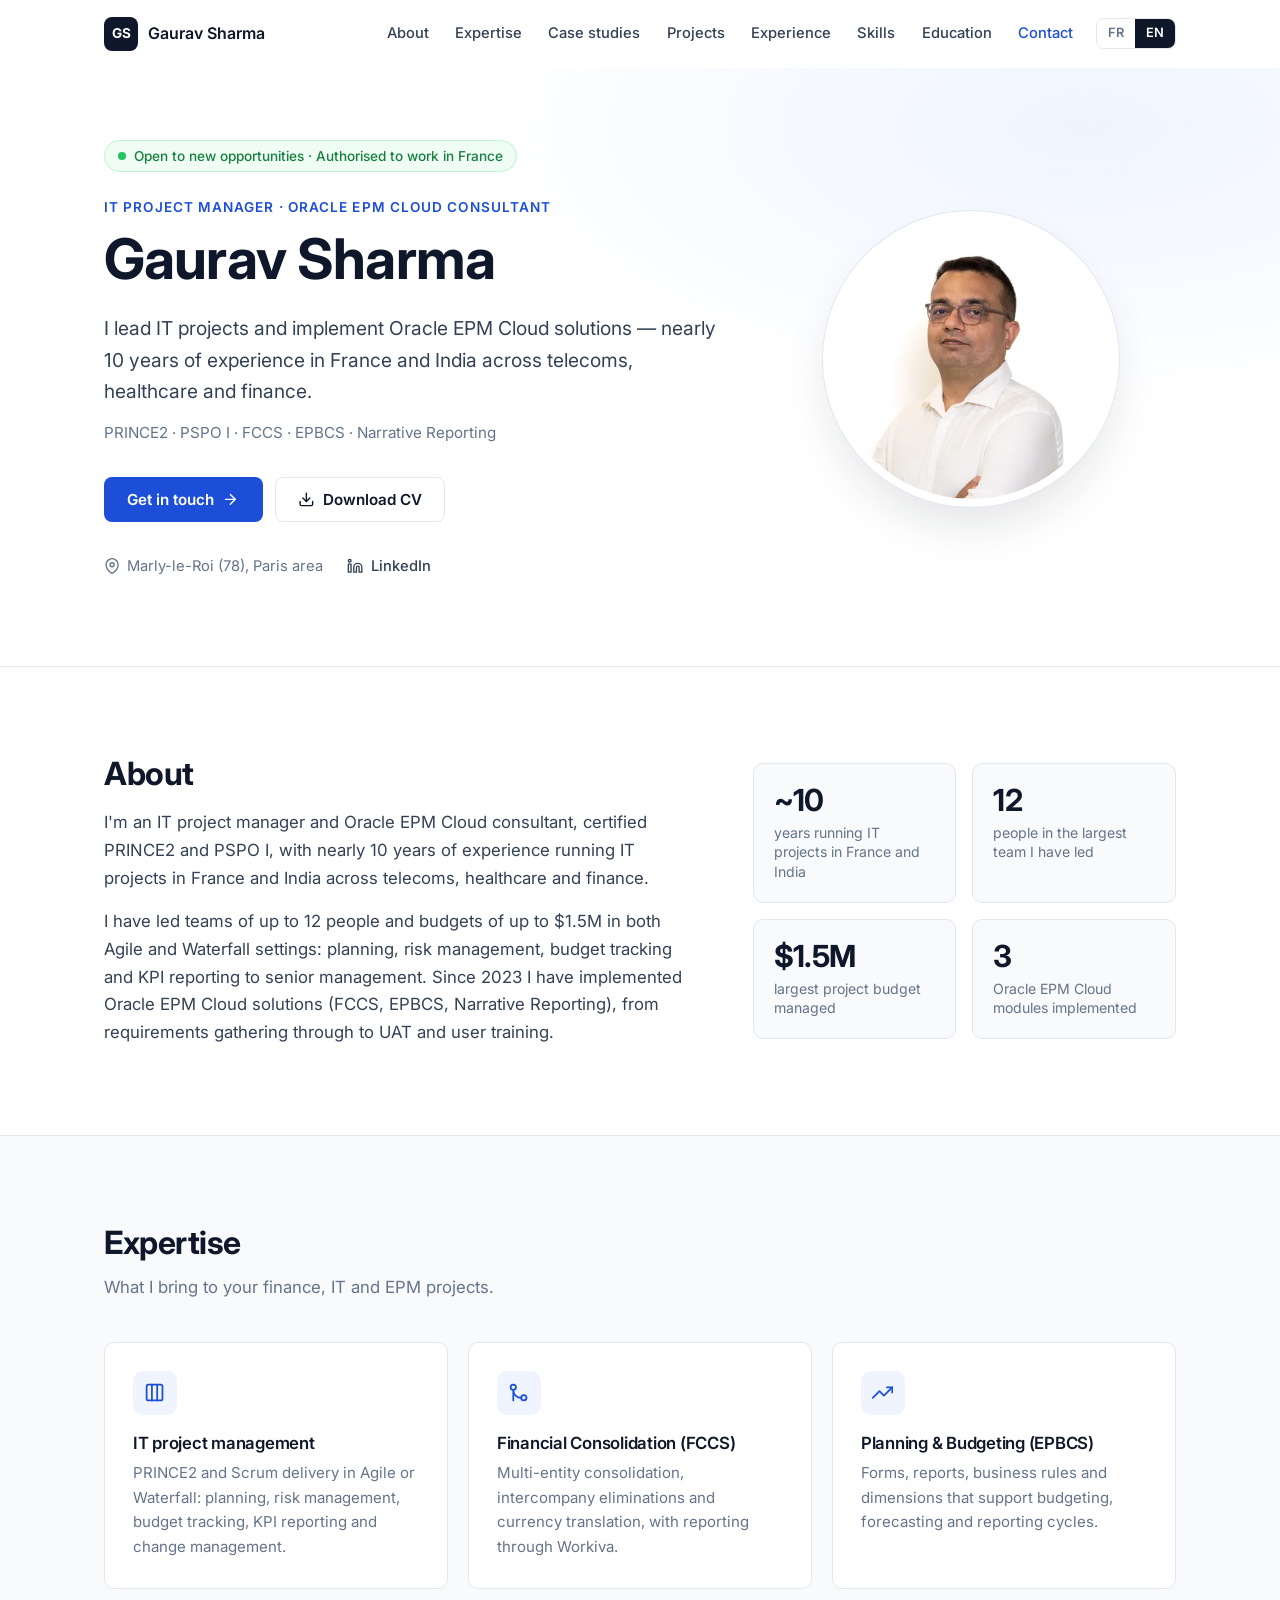
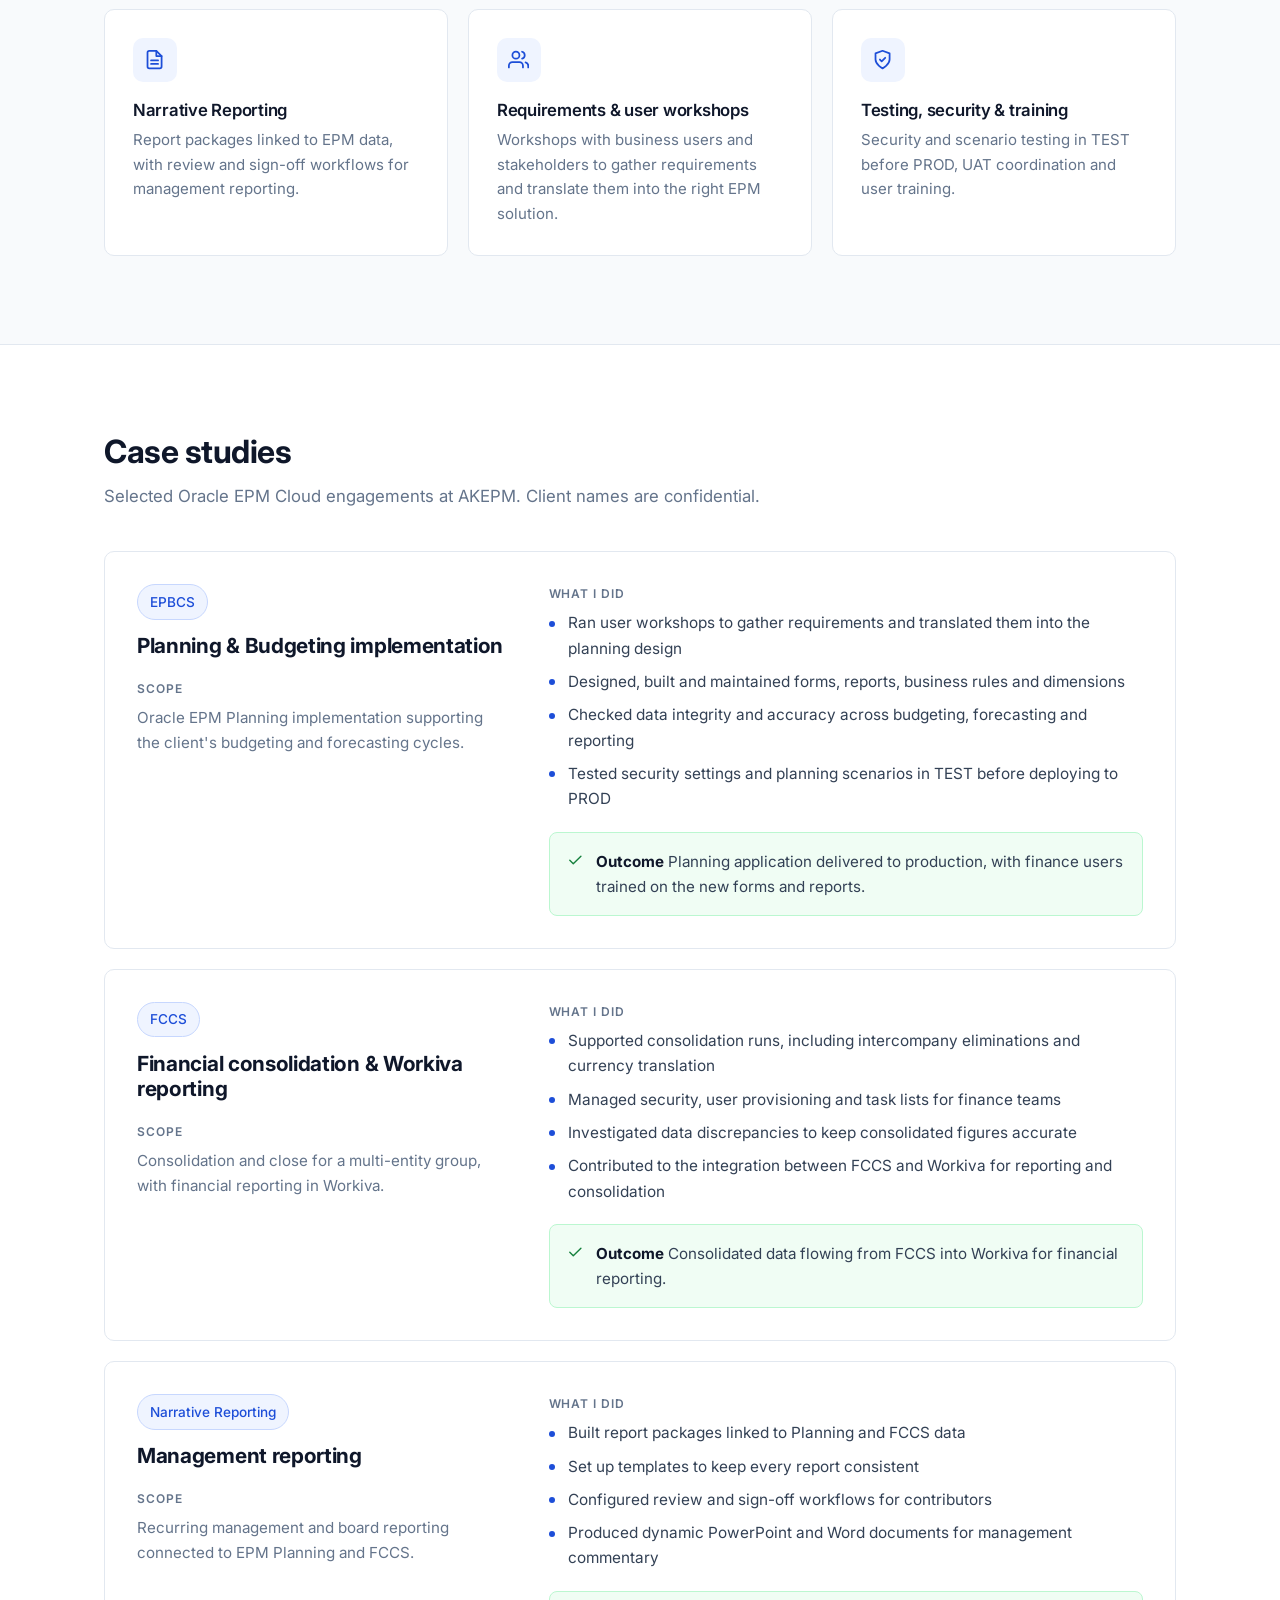
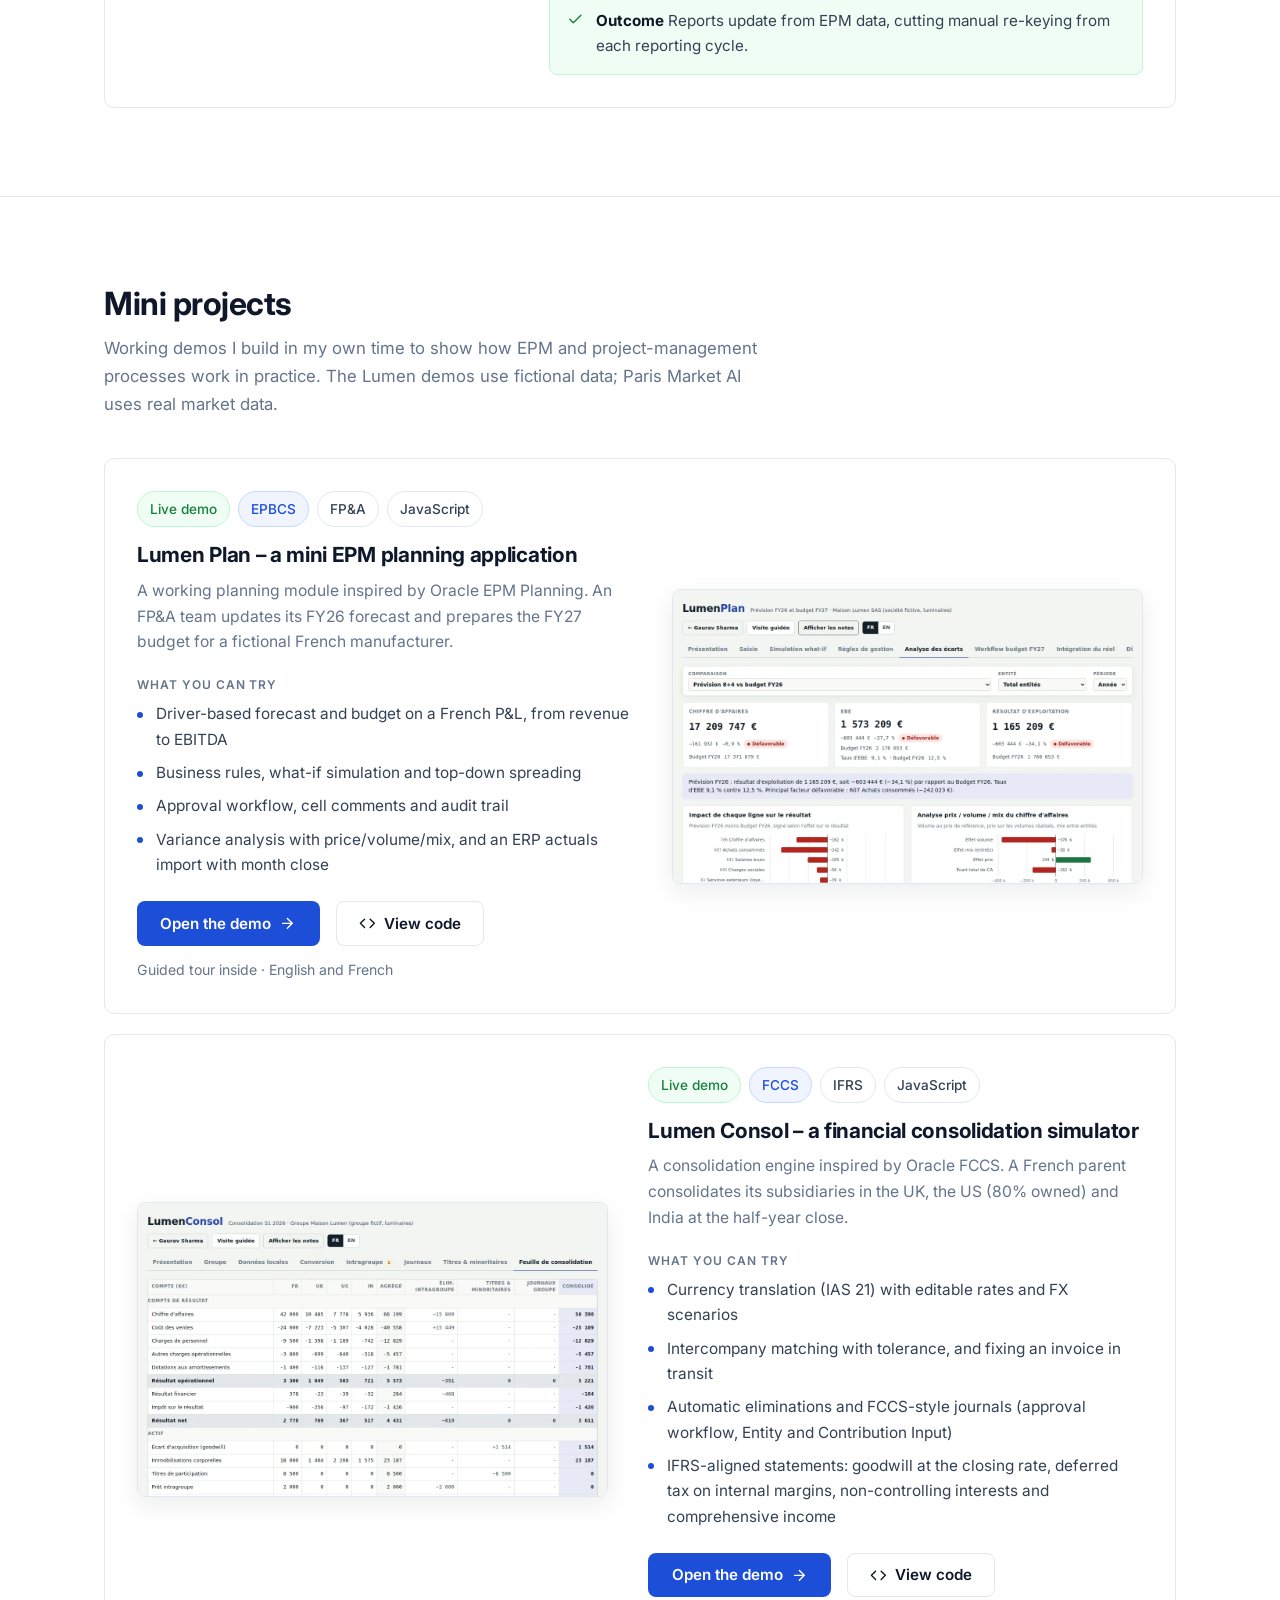
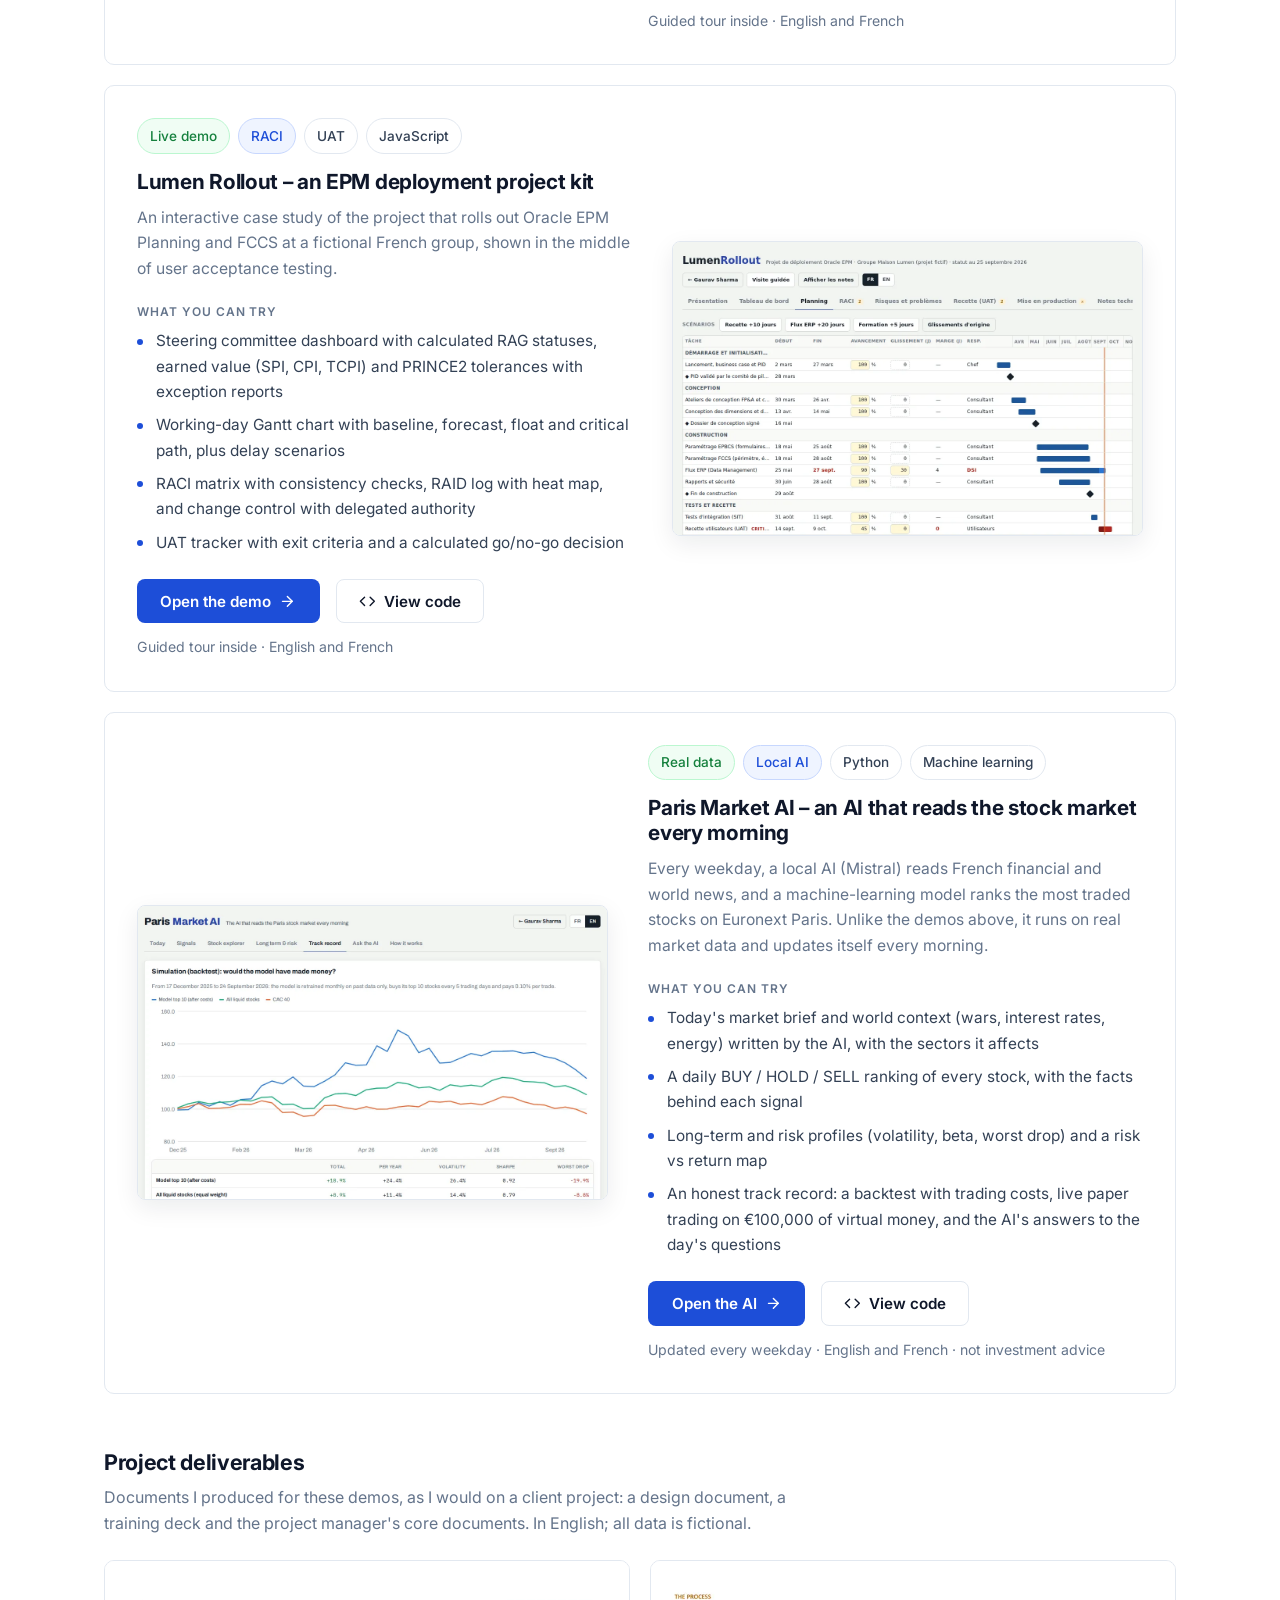
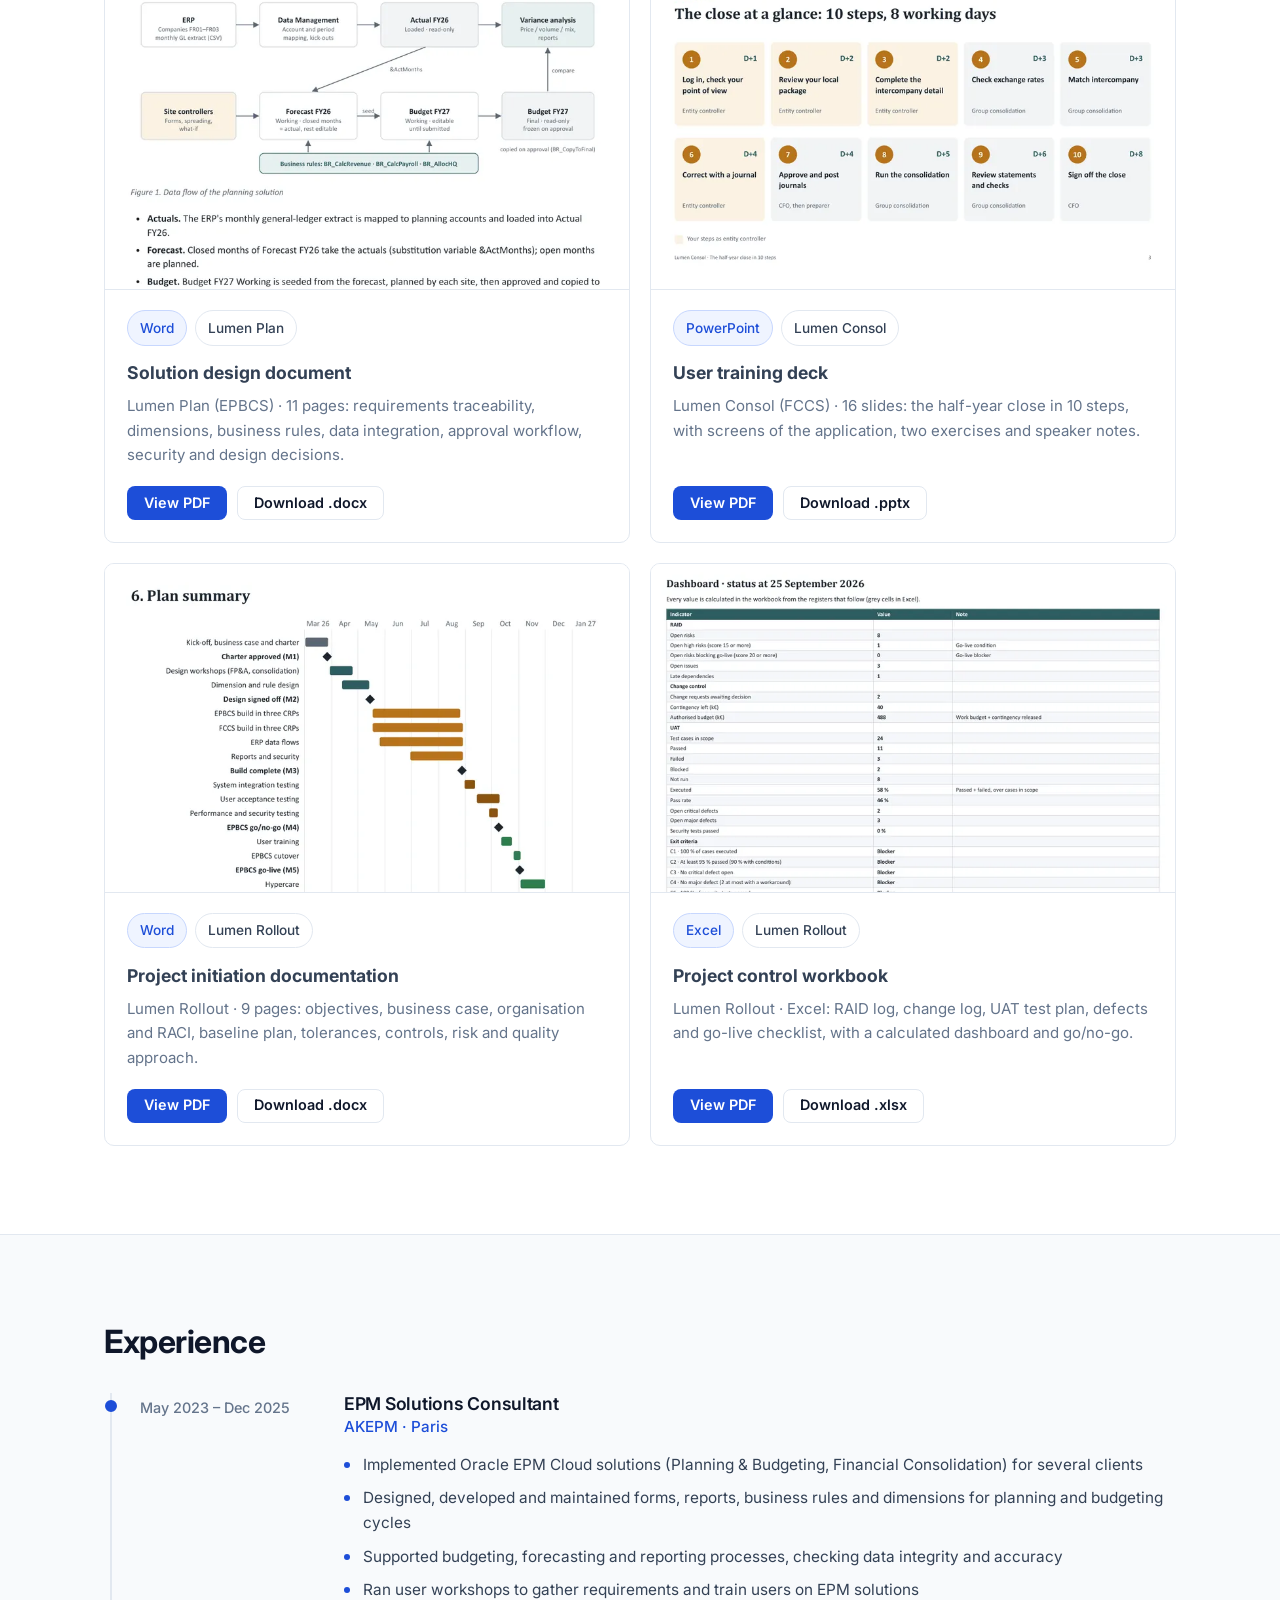
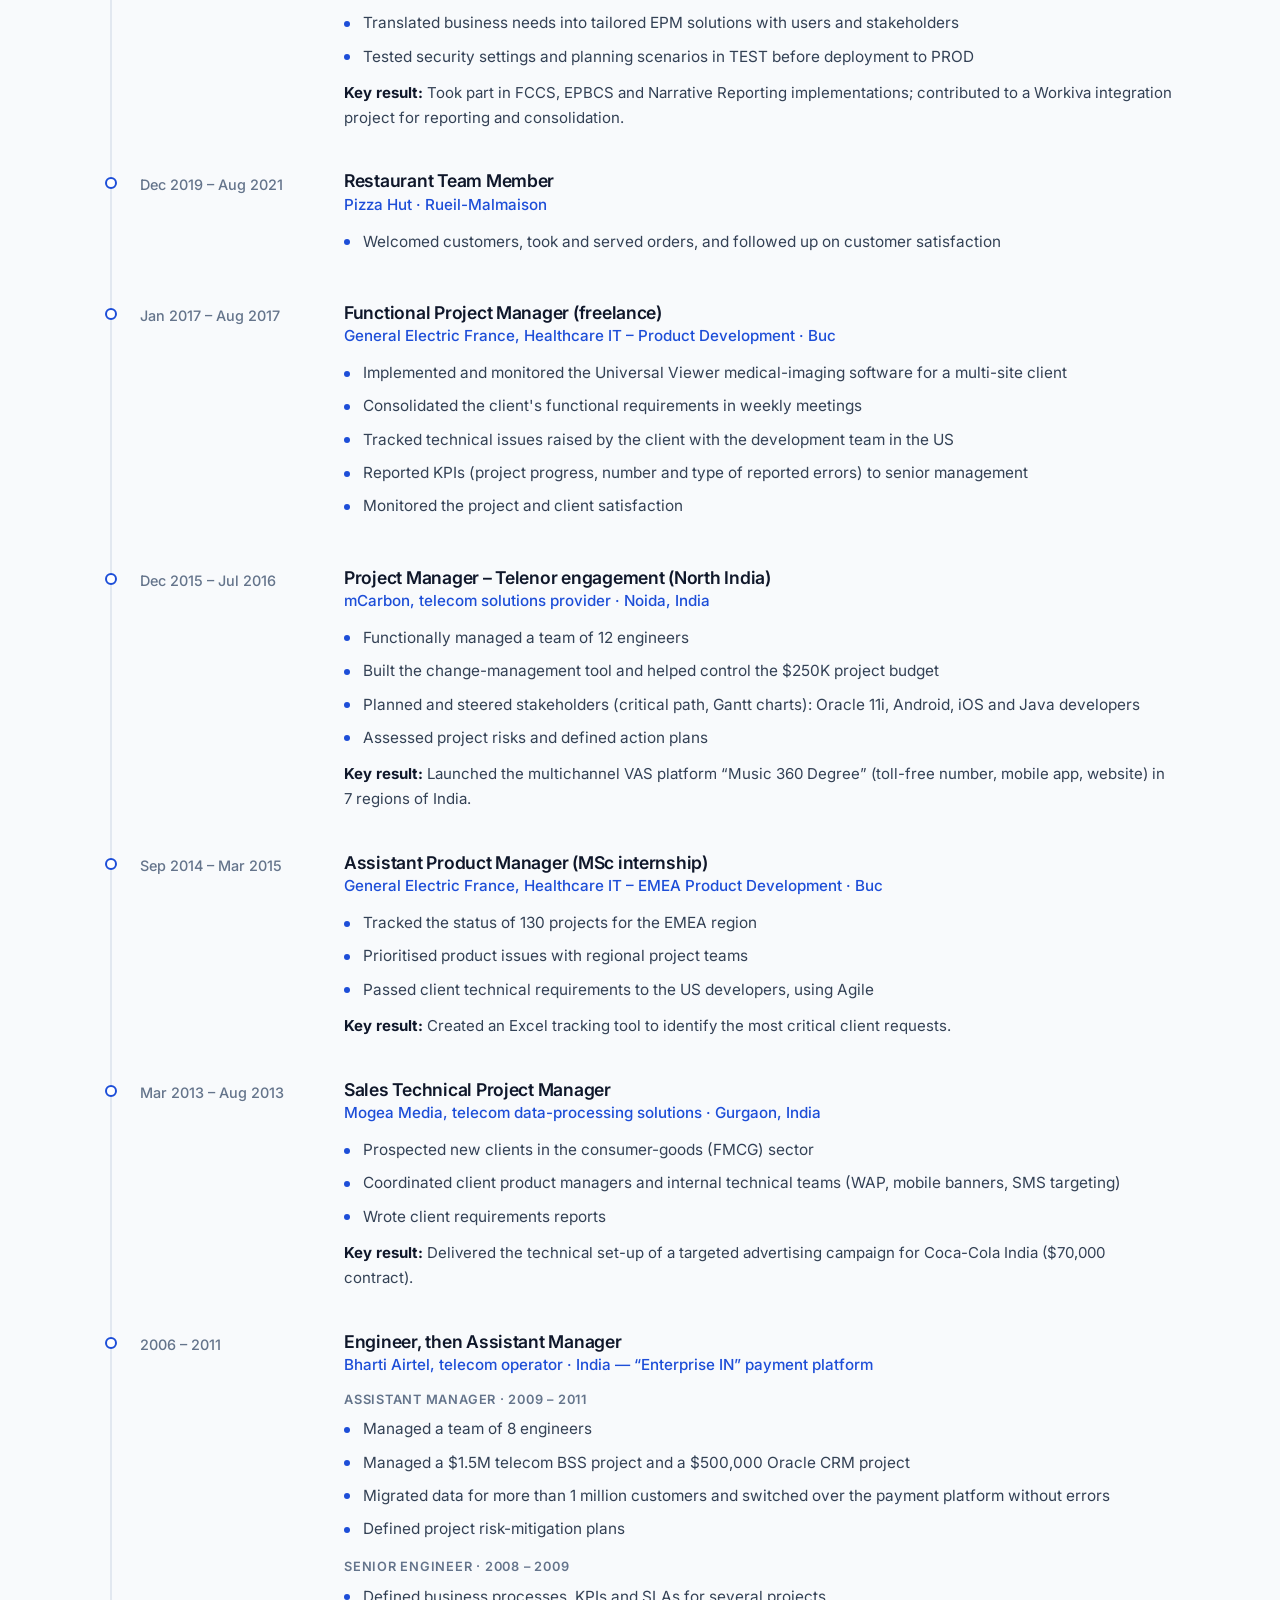
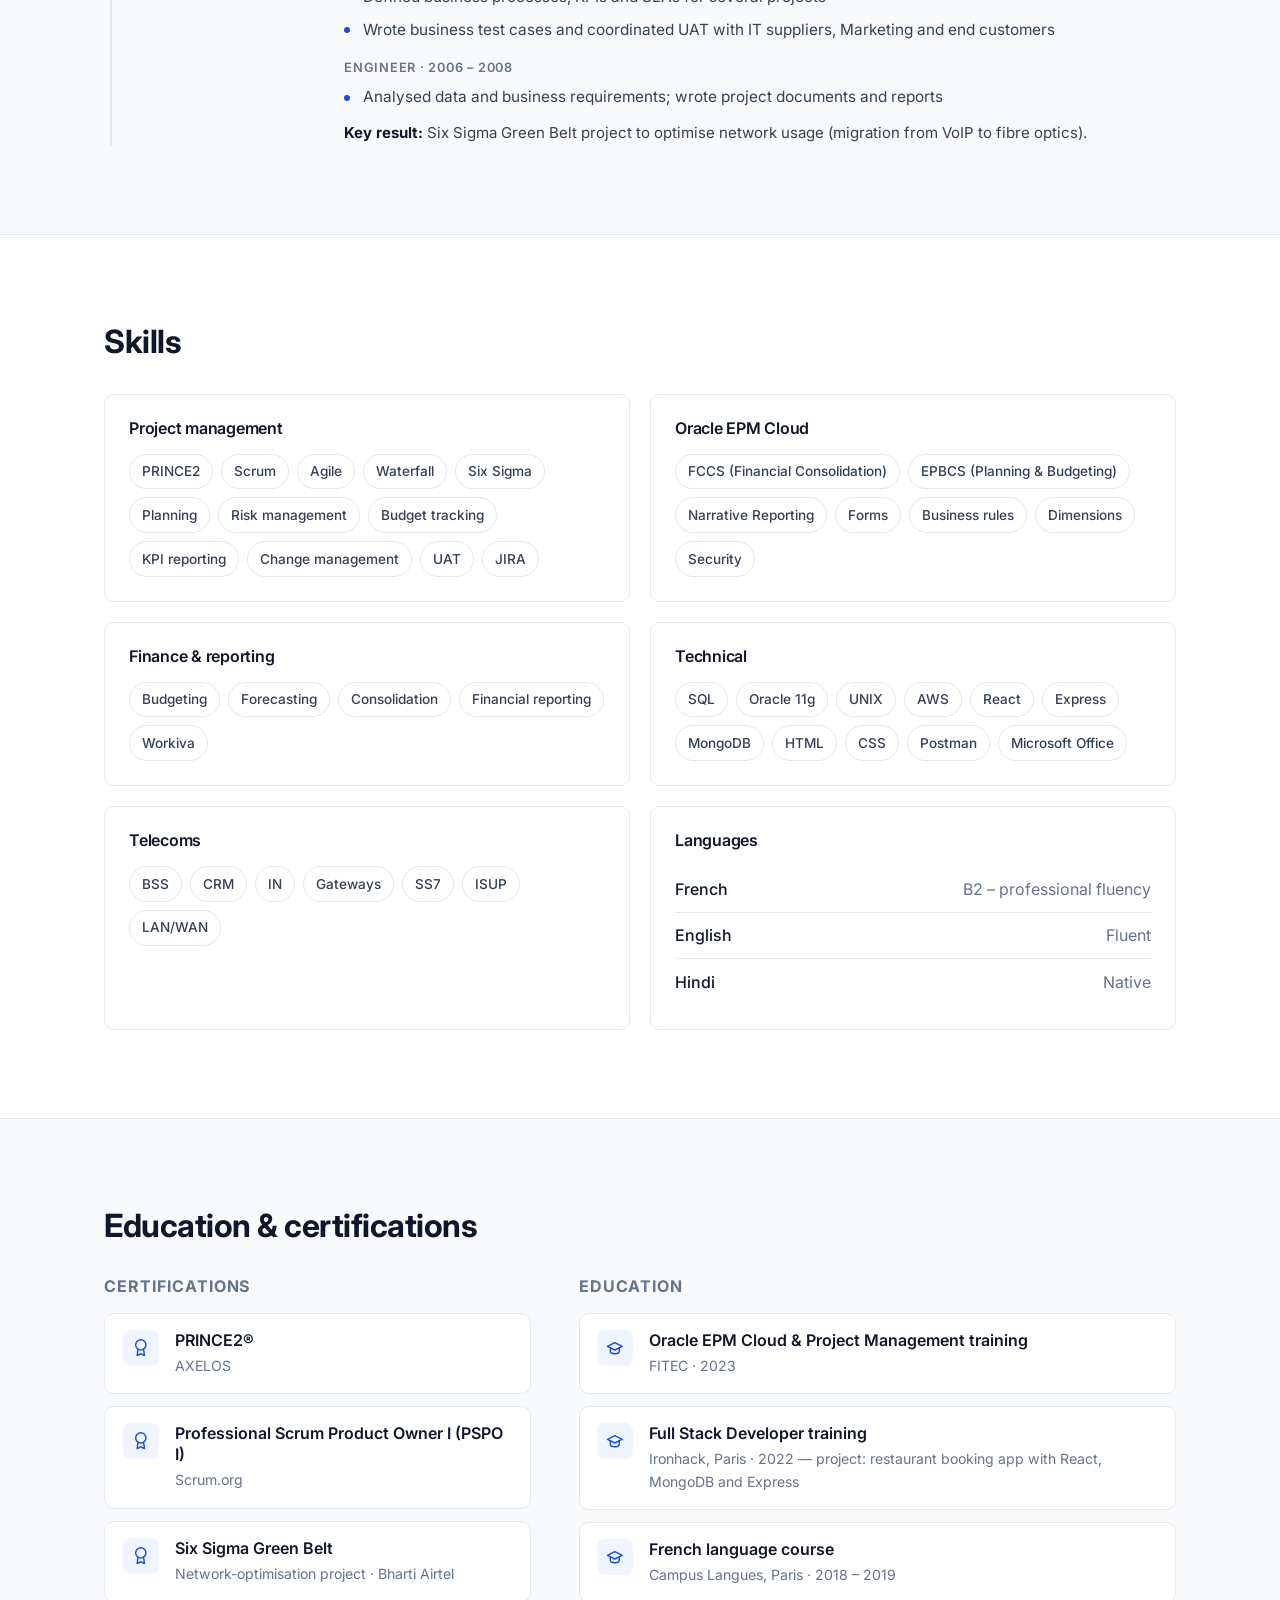
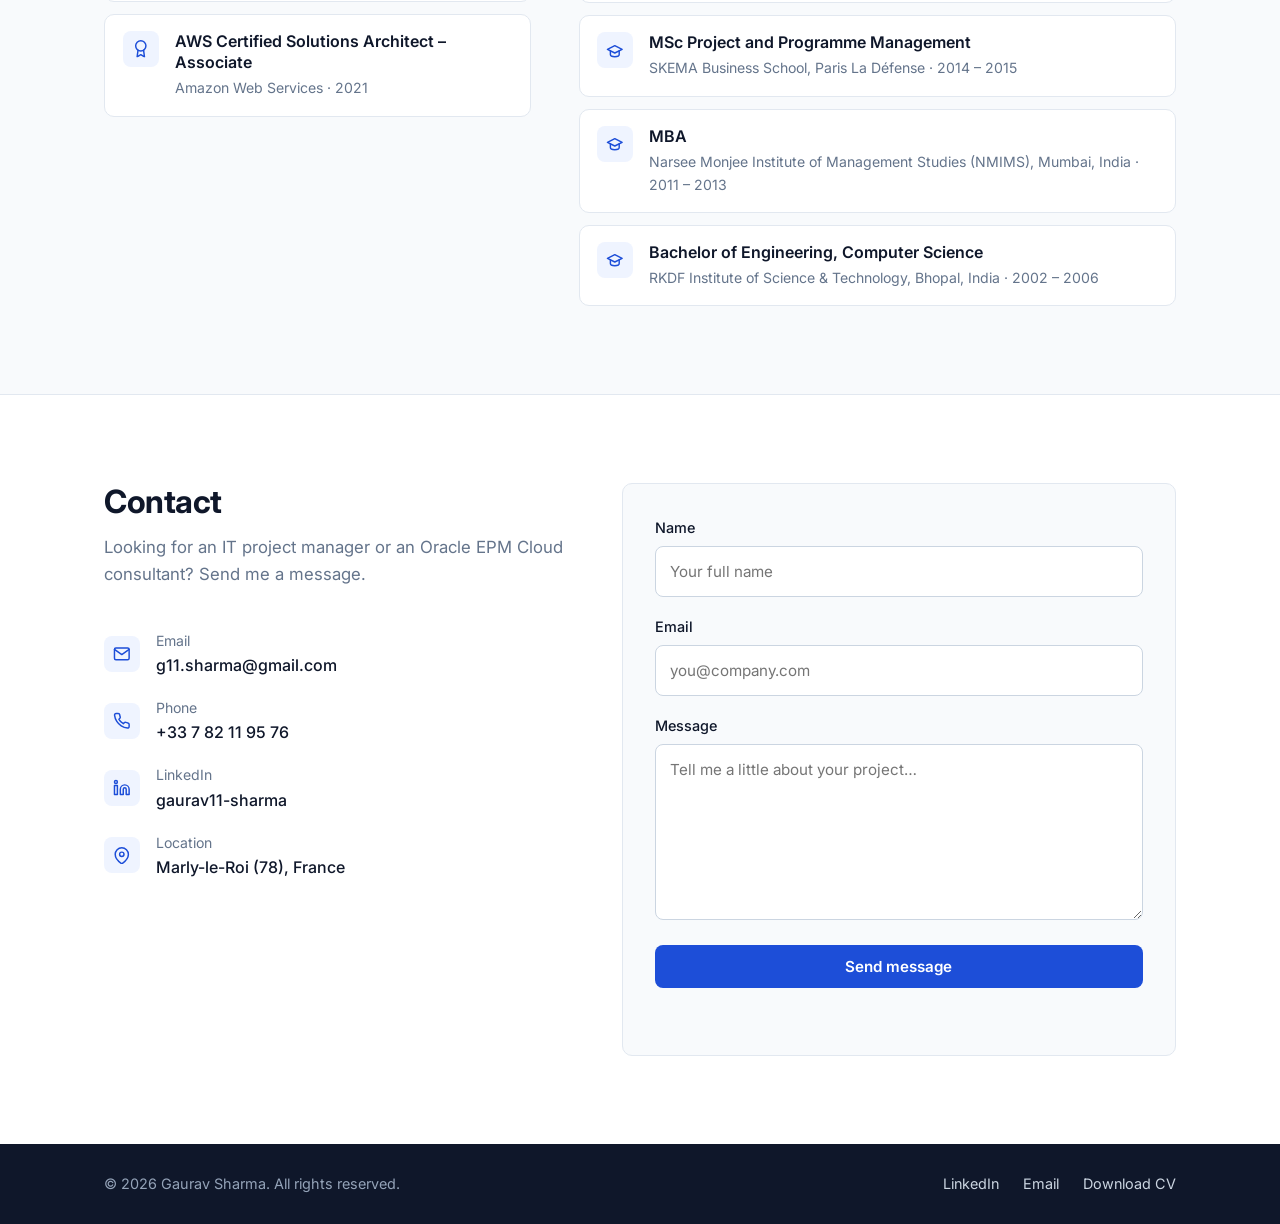
==== commit 012e01fd: "Add View code buttons linking to each project's GitHub repo" ====
--- a/index.html
+++ b/index.html
@@ -68,6 +68,7 @@
         <symbol id="i-linkedin" viewBox="0 0 24 24"><path d="M16 8a6 6 0 0 1 6 6v7h-4v-7a2 2 0 0 0-4 0v7h-4v-7a6 6 0 0 1 6-6z"/><rect x="2" y="9" width="4" height="12"/><circle cx="4" cy="4" r="2"/></symbol>
         <symbol id="i-download" viewBox="0 0 24 24"><path d="M21 15v4a2 2 0 0 1-2 2H5a2 2 0 0 1-2-2v-4"/><polyline points="7 10 12 15 17 10"/><line x1="12" y1="15" x2="12" y2="3"/></symbol>
         <symbol id="i-arrow" viewBox="0 0 24 24"><line x1="5" y1="12" x2="19" y2="12"/><polyline points="12 5 19 12 12 19"/></symbol>
+        <symbol id="i-code" viewBox="0 0 24 24"><polyline points="16 18 22 12 16 6"/><polyline points="8 6 2 12 8 18"/></symbol>
         <symbol id="i-check" viewBox="0 0 24 24"><polyline points="20 6 9 17 4 12"/></symbol>
         <symbol id="i-kanban" viewBox="0 0 24 24"><rect x="3" y="3" width="18" height="18" rx="2"/><line x1="9" y1="3" x2="9" y2="21"/><line x1="15" y1="3" x2="15" y2="21"/></symbol>
         <symbol id="i-trend" viewBox="0 0 24 24"><polyline points="23 6 13.5 15.5 8.5 10.5 1 18"/><polyline points="17 6 23 6 23 12"/></symbol>
@@ -290,6 +291,7 @@
                         </ul>
                         <div class="project-actions">
                             <a href="projects/lumen-plan/" data-lang-link="projects/lumen-plan/" class="btn btn-primary"><span data-i18n="proj1_cta">Open the demo</span><svg class="icon" aria-hidden="true"><use href="#i-arrow"/></svg></a>
+                            <a href="https://github.com/g11sharma/lumen-plan" target="_blank" rel="noopener" class="btn btn-ghost"><svg class="icon" aria-hidden="true"><use href="#i-code"/></svg><span data-i18n="proj_code_cta">View code</span></a>
                             <span class="project-note" data-i18n="proj1_note">Guided tour inside · English and French</span>
                         </div>
                     </div>
@@ -319,6 +321,7 @@
                         </ul>
                         <div class="project-actions">
                             <a href="projects/lumen-consol/" data-lang-link="projects/lumen-consol/" class="btn btn-primary"><span data-i18n="proj1_cta">Open the demo</span><svg class="icon" aria-hidden="true"><use href="#i-arrow"/></svg></a>
+                            <a href="https://github.com/g11sharma/lumen-consol" target="_blank" rel="noopener" class="btn btn-ghost"><svg class="icon" aria-hidden="true"><use href="#i-code"/></svg><span data-i18n="proj_code_cta">View code</span></a>
                             <span class="project-note" data-i18n="proj1_note">Guided tour inside · English and French</span>
                         </div>
                     </div>
@@ -348,6 +351,7 @@
                         </ul>
                         <div class="project-actions">
                             <a href="projects/lumen-rollout/" data-lang-link="projects/lumen-rollout/" class="btn btn-primary"><span data-i18n="proj1_cta">Open the demo</span><svg class="icon" aria-hidden="true"><use href="#i-arrow"/></svg></a>
+                            <a href="https://github.com/g11sharma/lumen-rollout" target="_blank" rel="noopener" class="btn btn-ghost"><svg class="icon" aria-hidden="true"><use href="#i-code"/></svg><span data-i18n="proj_code_cta">View code</span></a>
                             <span class="project-note" data-i18n="proj1_note">Guided tour inside · English and French</span>
                         </div>
                     </div>
@@ -378,6 +382,7 @@
                         </ul>
                         <div class="project-actions">
                             <a href="projects/paris-market-ai/" data-lang-link="projects/paris-market-ai/" class="btn btn-primary"><span data-i18n="proj4_cta">Open the AI</span><svg class="icon" aria-hidden="true"><use href="#i-arrow"/></svg></a>
+                            <a href="https://github.com/g11sharma/paris-market-ai" target="_blank" rel="noopener" class="btn btn-ghost"><svg class="icon" aria-hidden="true"><use href="#i-code"/></svg><span data-i18n="proj_code_cta">View code</span></a>
                             <span class="project-note" data-i18n="proj4_note">Updated every weekday · English and French · not investment advice</span>
                         </div>
                     </div>
